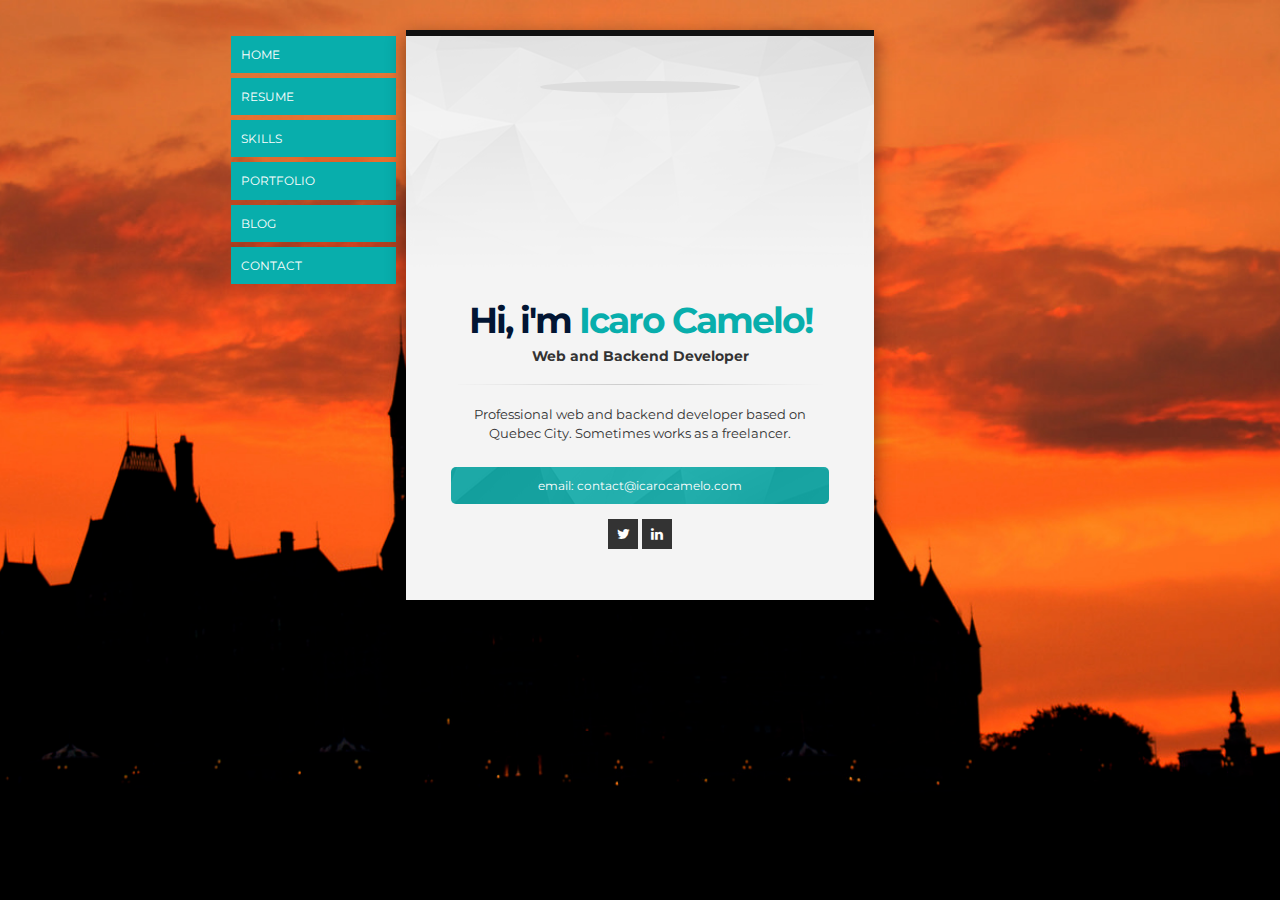
==== index.html @ 2f3f6aac "first commit" ====
<!DOCTYPE html>
<html lang="en">

<!-- Mirrored from dotrex.co/theme-preview/cards/ by HTTrack Website Copier/3.x [XR&CO'2014], Sat, 24 Oct 2015 19:42:42 GMT -->
<head>
<meta charset="utf-8">
<meta http-equiv="X-UA-Compatible" content="IE=edge">
<meta name="viewport" content="width=device-width, initial-scale=1">
<title>Icaro Camelo - Software Developer Consultant</title>

<!-- Favicons
================================================== -->
<link rel="shortcut icon" href="img/favicon.ico" type="image/x-icon">
<link rel="icon" href="img/favicon.ico" type="image/x-icon">
<!-- / Favicons
================================================== -->

<!-- >> CSS
============================================================================== -->
<link href="vendor/bootstrap/css/bootstrap.min.css" rel="stylesheet">
<!-- Google Web Fonts -->
<link href='https://fonts.googleapis.com/css?family=Montserrat:400,700' rel='stylesheet' type='text/css'>
<!-- Font Awesome -->
<link href="vendor/font-awesome/css/font-awesome.min.css" rel="stylesheet">
<!-- Nivo Lightbox -->
<link href="vendor/nivo-lightbox/nivo-lightbox.css" rel="stylesheet">
<link rel="stylesheet" href="vendor/nivo-lightbox/themes/default/default.css" type="text/css" />
  <!-- /Nivo Lightbox -->
  <!-- Perfect ScrollBar -->
<link href="vendor/perfect-scrollbar/css/perfect-scrollbar.min.css" rel="stylesheet">
<!-- owl carousel -->
<link href="vendor/owl.carousel/owl-carousel/owl.carousel.css" rel="stylesheet">
<link href="vendor/owl.carousel/owl-carousel/owl.theme.css" rel="stylesheet">
<!-- Main Styles -->
<link href="css/styles.css" rel="stylesheet">

<!-- >> /CSS
============================================================================== -->
</head>
<body>
<!-- Page Loader
========================================================= -->
<div class="loader-container" id="page-loader">
  <div class="loading-wrapper">
  	<div class="loader-animation" id="loader-animation">
  		<span class="loader"><span class="loader-inner"></span></span>
  	</div>
    <!-- Edit With Your Name -->
    <div class="loader-name" id="loader-name">
      Icaro <strong>Camelo</strong>
    </div>
    <!-- /Edit With Your Name -->
    <!-- Edit With Your Job -->
    <p class="loader-job" id="loader-job">Web and Backend Developer</p>
    <!-- /Edit With Your Job -->
  </div>
</div>
<!-- /End of Page loader
========================================================= -->

<!-- Main Content
================================================== -->
<section id="body" class="">

	<div class="container">

		<!-- MAIN MENU -->
		<div class="main-menu" id="main-menu">
			<ul class="main-menu-list">
				<li><a href="#page-resume" class="link-home">Home</a></li>
				<li><a href="#page-resume" class="link-page">Resume</a></li>
				<li><a href="#page-skills" class="link-page">Skills</a></li>
				<!-- <li><a href="#page-portfolio" class="link-page">Portfolio</a></li> -->
        <li><a href="https://ca.linkedin.com/pub/icaro-camelo/1b/672/1a" class="link-page">Portfolio</a></li>
				<li><a href="#page-blog" class="link-page">Blog</a></li>
				<li><a href="#page-contact" class="link-page">Contact</a></li>
			</ul>
		</div>
		<!-- /MAIN MENU -->

		<!-- SECTION: vCard Body  -->
		<div class="section-vcardbody section-home" id="section-home">
			<!-- Profile pic-->
			<div class="vcard-profile-pic">
				<img src="https://pbs.twimg.com/profile_images/563166528275619840/PGgQsEMn_400x400.jpeg" id="profile2"  alt=""/>
				<img src="https://pbs.twimg.com/profile_images/563166528275619840/PGgQsEMn_400x400.jpeg" id="profile1" class="profileActive" alt=""/>
			</div>
			<!-- /Profile pic -->
			<!-- Description -->
			<div class="vcard-profile-description">
				<!-- Profile title -->
				<h1 class="profile-title">Hi, i'm <span class="color1">Icaro Camelo!</span></h1>
				<h2 class="profile-subtitle">Web and Backend Developer</h2>
				<!-- /Profile Title -->
				<!-- Description Text -->
				<hr class="hr1">
				<div class="vcard-profile-description-text">
					<p>Professional web and backend developer based on Quebec City. Sometimes works as a freelancer.</p>
				</div>
				<!--/ Description Text -->
				<!-- Description feature -->
				<div class="vcard-profile-description-feature">
					<!-- item -->
					<div class="vcard-profile-description-ft-item">
						<p>email:  contact@icarocamelo.com</p>
					</div>
					<!-- item -->
				</div>
				<!-- /Description feature -->
			</div>
			<!-- /Description -->
			<!-- Footer -->
			<div class="vcard-footer">
				<!-- Social Icons -->
				<div class="footer-social-icons">
					<a href="https://twitter.com/icarocamelo"><i class="fa fa-twitter"></i></a>
					<a href="https://ca.linkedin.com/pub/icaro-camelo/1b/672/1a"><i class="fa fa-linkedin"></i></a>
				</div>
				<!-- /Social Icons -->
			</div>
		</div>
		<!-- /SECTION: vCard Body  -->

		<!-- PAGE: RESUME -->
		<div class="section-vcardbody section-page" id="page-resume">

			<!-- SECTION: Education -->
			<div class="section-education">
				<!-- Section title -->
	            <h2 class="section-title">Resume</h2>
	            <!-- /Section title -->

	            <!-- Buttons -->
	            <div class="resume-buttons header-page-buttons">
	            	<!-- Download CV button -->
					<a href="#" class="btn btn-default btn-default2"><i class="fa fa-download"></i>&nbsp; Download my resume</a>
	            	<!-- /Download CV button -->
	            	<!-- Get in Touch button -->
					<a href="#page-contact" class="btn btn-default btn-default2 link-page"><i class="fa fa-download"></i>&nbsp;  Get in Touch</a>
	            	<!-- /Get in Touch button -->
	            </div>
	            <!-- /Buttons -->

				<h2 class="section-title2"><i class="fa fa-university"></i>&nbsp; Education</h2>

	            <!-- Resume Item -->
				<div class="resume-item">
					<!-- Graduation title -->
                  	<h3 class="section-item-title-1">Graphic Design</h3>
                  	<!-- /Graduation title -->
                  	<!-- Graduation time -->
                  	<h4 class="graduation-time">St. Patrick University (2 Years Course) - <span class="graduation-date">Graduation May 2013</span></h4>
                  	<!-- /Graduation time -->
                  	<!-- content -->
                  	<div class="graduation-description">
                  	  <p>Lorem Ipsum is simply dummy text of the printing and typesetting industry. Lorem Ipsum has been the industry's standard dummy text ever since the 1500s, when an unknown printer took a galley of type and scrambled it to make a type specimen book.</p>
                  	</div>
                  	<!-- /Content -->
				</div>
	            <!-- /Resume Item -->

	             <!-- Resume Item -->
				<div class="resume-item">
					<!-- Graduation title -->
                  	<h3 class="section-item-title-1">Master of Web Design</h3>
                  	<!-- /Graduation title -->
                  	<!-- Graduation time -->
                  	<h4 class="graduation-time">St. Patrick University (2 Years Course) - Graduation May 2013</h4>
                  	<!-- /Graduation time -->
                  	<!-- content -->
                  	<div class="graduation-description">
                  	  <p>Lorem Ipsum is simply dummy text of the printing and typesetting industry. Lorem Ipsum has been the industry's standard dummy text ever since the 1500s, when an unknown printer took a galley of type and scrambled it to make a type specimen book.</p>
                  	</div>
                  	<!-- /Content -->
				</div>
	            <!-- /Resume Item -->
			</div>
			<!--/ SECTION: Education -->

			<!-- SECTION: WORK EXPERIENCE -->
			<div class="section-education">

	            <h2 class="section-title2"><i class="fa fa-flag"></i>&nbsp; Work Experience</h2>

	            <!-- Resume Item -->
				<div class="resume-item">
					<!-- Work Place -->
                  	<h3 class="section-item-title-1">DotRex Co.</h3>
                  	<!-- /Work Place -->
                  	<!-- Job Time -->
                  	<h4 class="job">Lead Designer - <span class="job-date">June 2012 - Current</span></h4>
                  	<!-- /Job Time-->
                  	<!-- content -->
                  	<div class="graduation-description">
                  	  <p>Lorem Ipsum is simply dummy text of the printing and typesetting industry. Lorem Ipsum has been the industry's standard dummy text ever since the 1500s, when an unknown printer took a galley of type and scrambled it to make a type specimen book.</p>
                  	</div>
                  	<!-- /Content -->
				</div>
	            <!-- /Resume Item -->

	             <!-- Resume Item -->
				<div class="resume-item">
					<!-- Work Place -->
                  	<h3 class="section-item-title-1">Oasis Ltda.</h3>
                  	<!-- /Work Place -->
                  	<!-- Job Time -->
                  	<h4 class="job">Front-end Developer - <span class="job-date">Jan 2010 - Apr 2012</span></h4>
                  	<!-- /Job Time-->
                  	<!-- content -->
                  	<div class="graduation-description">
                  	  <p>Lorem Ipsum is simply dummy text of the printing and typesetting industry. Lorem Ipsum has been the industry's standard dummy text ever since the 1500s, when an unknown printer took a galley of type and scrambled it to make a type specimen book.</p>
                  	</div>
                  	<!-- /Content -->
				</div>
	            <!-- /Resume Item -->

	            <!-- Resume Item -->
				<div class="resume-item">
					<!-- Work Place -->
                  	<h3 class="section-item-title-1">Dupstudio</h3>
                  	<!-- /Work Place -->
                  	<!-- Job Time -->
                  	<h4 class="job">Designer - <span class="job-date">Jan 2010 - Apr 2012</span></h4>
                  	<!-- /Job Time-->
                  	<!-- content -->
                  	<div class="graduation-description">
                  	  <p>Lorem Ipsum is simply dummy text of the printing and typesetting industry. Lorem Ipsum has been the industry's standard dummy text ever since the 1500s, when an unknown printer took a galley of type and scrambled it to make a type specimen book.</p>
                  	</div>
                  	<!-- /Content -->
				</div>
	            <!-- /Resume Item -->

	            <!-- Resume Item -->
				<div class="resume-item">
					<!-- Work Place -->
                  	<h3 class="section-item-title-1">Black Tie Corp.</h3>
                  	<!-- /Work Place -->
                  	<!-- Job Time -->
                  	<h4 class="job">Web Designer - <span class="job-date">Jan 2010 - Apr 2012</span></h4>
                  	<!-- /Job Time-->
                  	<!-- content -->
                  	<div class="graduation-description">
                  	  <p>Lorem Ipsum is simply dummy text of the printing and typesetting industry. Lorem Ipsum has been the industry's standard dummy text ever since the 1500s, when an unknown printer took a galley of type and scrambled it to make a type specimen book.</p>
                  	</div>
                  	<!-- /Content -->
				</div>
	            <!-- /Resume Item -->
			</div>
			<!--/ SECTION: WORK EXPERIENCE -->

			<h2 class="section-title2"><i class="fa fa-commenting"></i>&nbsp; Testimonials</h2>

			<!-- Testimonials -->
			<div class="testimonials">
				<!-- Testimonial Slides -->
				<div class="testimonial-slides" id="testimonial-carousel">
					<!-- item -->
					<div class="testimonial-item">
						<!-- Testimonial Content -->
						<div class="testimonial-content">
							<p>"Lorem ipsum dolor sit amet, consectetur adipiscing elit. Donec consequat malesuada aliquet. Morbi vulputate nisl eget adipiscing consequat. Cras arcu tortor, ornare vel libero et, sagittis adipiscing leo. Aenean eget."</p>
						</div>
						<!-- /Testimonial Content -->
						<!-- Testimonial Author -->
						<div class="testimonial-credits">
							<!-- picture -->
							<div class="testimonial-picture">
								<img src="img/team2.jpg" alt=""/>
							</div>
							<!-- /picture -->
							<p class="testimonial-author">Melissa Alvarez</p>
							<p class="testimonial-firm">Trexus Co.</p>
						</div>
						<!-- /Testimonial Author -->
					</div>
					<!-- /item -->
					<!-- item -->
					<div class="testimonial-item">
						<!-- Testimonial Content -->
						<div class="testimonial-content">
							<p>"Lorem ipsum dolor sit amet, consectetur adipiscing elit. Donec consequat malesuada aliquet. Morbi vulputate nisl eget adipiscing consequat. Cras arcu tortor, ornare vel libero et, sagittis adipiscing leo. Aenean eget."</p>
						</div>
						<!-- /Testimonial Content -->
						<!-- Testimonial Author -->
						<div class="testimonial-credits">
							<!-- picture -->
							<div class="testimonial-picture">
								<img src="img/team1.jpg" alt=""/>
							</div>
							<!-- /picture -->
							<p class="testimonial-author">Icaro Camelo</p>
							<p class="testimonial-firm">Agilis IT</p>
						</div>
						<!-- /Testimonial Author -->
					</div>
					<!-- /item -->
					<!-- item -->
					<div class="testimonial-item">
						<!-- Testimonial Content -->
						<div class="testimonial-content">
							<p>"Lorem ipsum dolor sit amet, consectetur adipiscing elit. Donec consequat malesuada aliquet. Morbi vulputate nisl eget adipiscing consequat. Cras arcu tortor, ornare vel libero et, sagittis adipiscing leo. Aenean eget."</p>
						</div>
						<!-- /Testimonial Content -->
						<!-- Testimonial Author -->
						<div class="testimonial-credits">
							<!-- picture -->
							<div class="testimonial-picture">
								<img src="img/team3.jpg" alt=""/>
							</div>
							<!-- /picture -->
							<p class="testimonial-author">Jhonathan Smith</p>
							<p class="testimonial-firm">RedWings Co.</p>
						</div>
						<!-- /Testimonial Author -->
					</div>
					<!-- /item -->
				</div>
				<!-- Testimonial Slides -->
			</div>
			<!-- /testimonials -->

			<div class="page-footer">
				<!-- Buttons -->
	            <div class="resume-buttons">
	            	<!-- Download CV button -->
					<a href="#" class="btn btn-default btn-default2"><i class="fa fa-download"></i>&nbsp; Download my resume</a>
	            	<!-- /Download CV button -->
	            	<!-- Get in Touch button -->
					<a href="#page-contact" class="btn btn-default btn-default2 link-page"><i class="fa fa-download"></i>&nbsp;  Get in Touch</a>
	            	<!-- /Get in Touch button -->
	            </div>
	            <!-- /Buttons -->
	            <!-- Quote -->
	            <p class="footer-quote">"The best way to predict the future is to create it" <br/><i>Peter Drucker</i></p>
	            <!-- /Quote -->
			</div>

		</div>
		<!-- /PAGE: RESUME  -->

		<!-- SECTION: SKILLS-->
		<div class="section-vcardbody section-page" id="page-skills">
			<div class="section-skills">

				<!-- Section title -->
	            <h2 class="section-title">SKILLS</h2>
	            <!-- /Section title -->


	            <!-- Subtitle -->
	          	<h3 class="section-item-title-2"><i class="fa fa-users"></i>&nbsp;&nbsp; Professional Skills</h3>
	          	<!-- /Subtitle -->

				<!-- Skils List -->
				<ul class="skills-list">
                    <!-- item-list -->
                    <li>
                      <div class="progress">
                        <div class="progress-bar" role="progressbar" data-percent="70%" style="width: 70%;">
                            <span class="sr-only">70% Complete</span>
                        </div>
                        <span class="progress-type">Comunication</span>
                        <span class="progress-completed">70%</span>
                      </div>
                    </li>
                    <!-- /item list -->
                    <!-- item-list -->
                    <li>
                      <div class="progress">
                        <div class="progress-bar progress-bar-2" role="progressbar" data-percent="85%" style="width: 85%;">
                            <span class="sr-only">85% Complete</span>
                        </div>
                        <span class="progress-type">Leadership</span>
                        <span class="progress-completed">85%</span>
                      </div>
                    </li>
                    <!-- /item list -->
                    <!-- item-list -->
                    <li>
                      <div class="progress" title="Doing my best!">
                        <div class="progress-bar progress-bar-3" role="progressbar" data-percent="85%" style="width: 85%;">
                            <span class="sr-only">85% Complete</span>
                        </div>
                        <span class="progress-type">Confidence</span>
                        <span class="progress-completed">85%</span>
                      </div>
                    </li>
                    <!-- /item list -->
                </ul>
				<!-- /Skils List -->

				 <!-- Subtitle -->
	          	<h3 class="section-item-title-2"><i class="fa fa-laptop"></i>&nbsp;&nbsp; Software Skills</h3>
	          	<!-- /Subtitle -->

				<!-- Skils List -->
				<ul class="skills-list">
                    <!-- item-list -->
                    <li>
                      <div class="progress">
                        <div class="progress-bar" data-percent="85%" role="progressbar" style="width: 85%;">
                            <span class="sr-only">85% Complete</span>
                        </div>
                        <span class="progress-type">Adobe Photoshop</span>
                        <span class="progress-completed">85%</span>
                      </div>
                    </li>
                    <!-- /item list -->
                    <!-- item-list -->
                    <li>
                      <div class="progress">
                        <div class="progress-bar progress-bar-2" data-percent="85%" role="progressbar" style="width: 85%;">
                            <span class="sr-only">85% Complete</span>
                        </div>
                        <span class="progress-type">Adobe Illustrator</span>
                        <span class="progress-completed">85%</span>
                      </div>
                    </li>
                    <!-- /item list -->
                    <!-- item-list -->
                    <li>
                      <div class="progress">
                        <div class="progress-bar progress-bar-3" data-percent="40%" role="progressbar" style="width: 40%;">
                            <span class="sr-only">40% Complete</span>
                        </div>
                        <span class="progress-type">Adobe Fireworks</span>
                        <span class="progress-completed">40%</span>
                      </div>
                    </li>
                    <!-- /item list -->
                  </ul>
				<!-- /Skils List -->

				 <!-- Subtitle -->
	          	<h3 class="section-item-title-2"><i class="fa fa-code"></i>&nbsp;&nbsp; Code Skills</h3>
	          	<!-- /Subtitle -->

				<!-- Skils List -->
				<ul class="skills-list">
                    <!-- item-list -->
                    <li>
                      <div class="progress">
                        <div class="progress-bar" data-percent="80%" role="progressbar" style="width: 80%;">
                            <span class="sr-only">80% Complete</span>
                        </div>
                        <span class="progress-type">HTML5 / CSS3</span>
                        <span class="progress-completed">80%</span>
                      </div>
                    </li>
                    <!-- /item list -->
                    <!-- item-list -->
                    <li>
                      <div class="progress">
                        <div class="progress-bar progress-bar-2" data-percent="60%" role="progressbar" style="width: 60%;">
                            <span class="sr-only">60% Complete</span>
                        </div>
                        <span class="progress-type">Javascript</span>
                        <span class="progress-completed">60%</span>
                      </div>
                    </li>
                    <!-- /item list -->
                    <!-- item-list -->
                    <li>
                      <div class="progress">
                        <div class="progress-bar progress-bar-3" data-percent="40%" role="progressbar" style="width: 40%;">
                            <span class="sr-only">40% Complete</span>
                        </div>
                        <span class="progress-type">PHP</span>
                        <span class="progress-completed">40%</span>
                      </div>
                    </li>
                    <!-- /item list -->
                  </ul>
				<!-- /Skils List -->

			</div>
		</div>
		<!-- /SECTION: SKILLS  -->

		<!-- SECTION: PORTFOLIO-->
		<div class="section-vcardbody section-page" id="page-portfolio">
			<div class="section-portfolio">

				<!-- Section title -->
	            <h2 class="section-title">Portfolio</h2>
	            <!-- /Section title -->

	            <!-- Projects list -->
				<div class="projects-list">

					<!-- item -->
					<div class="project-item">
						<!-- ==> Put your thumbnail as a background -->
						<a href="img/portfolio/p1.jpg" class="project-thumbnail nivobox" data-lightbox-gallery="portfolio" style="background-image: url('img/portfolio/thumb-p1.jpg');">
							<!-- project-description -->
							<div class="project-description-wrapper">
								<div class="project-description">
									<!-- project name -->
									<h2 class="project-title">Project Title</h2>
									<!-- /project name -->
									<span class="see-more">Project Tags</span>
								</div>
							</div>
							<!-- /project-description -->
						</a>
					</div>
					<!-- /item -->

					<!-- item -->
					<div class="project-item">
						<!-- ==> Put your thumbnail as a background -->
						<a href="img/portfolio/p2.jpg" class="project-thumbnail nivobox" data-lightbox-gallery="portfolio" style="background-image: url('img/portfolio/thumb-p2.jpg');">
							<!-- project-description -->
							<div class="project-description-wrapper">
								<div class="project-description">
									<!-- project name -->
									<h2 class="project-title">Project Title</h2>
									<!-- /project name -->
									<span class="see-more">Project Tags</span>
								</div>
							</div>
							<!-- /project-description -->
						</a>
					</div>
					<!-- /item -->

					<!-- item -->
					<div class="project-item">
						<!-- ==> Put your thumbnail as a background -->
						<a href="img/portfolio/p3.jpg" class="project-thumbnail nivobox" data-lightbox-gallery="portfolio" style="background-image: url('img/portfolio/thumb-p3.jpg');">
							<!-- project-description -->
							<div class="project-description-wrapper">
								<div class="project-description">
									<!-- project name -->
									<h2 class="project-title">Project Title</h2>
									<!-- /project name -->
									<span class="see-more">Project Tags</span>
								</div>
							</div>
							<!-- /project-description -->
						</a>
					</div>
					<!-- /item -->

					<!-- item -->
					<div class="project-item">
						<!-- ==> Put your thumbnail as a background -->
						<a href="img/portfolio/p4.jpg" class="project-thumbnail nivobox" data-lightbox-gallery="portfolio" style="background-image: url('img/portfolio/thumb-p4.jpg');">
							<!-- project-description -->
							<div class="project-description-wrapper">
								<div class="project-description">
									<!-- project name -->
									<h2 class="project-title">Project Title</h2>
									<!-- /project name -->
									<span class="see-more">Project Tags</span>
								</div>
							</div>
							<!-- /project-description -->
						</a>
					</div>
					<!-- /item -->

					<!-- item -->
					<div class="project-item">
						<!-- ==> Put your thumbnail as a background -->
						<a href="img/portfolio/p5.jpg" class="project-thumbnail nivobox" data-lightbox-gallery="portfolio" style="background-image: url('img/portfolio/thumb-p5.jpg');">
							<!-- project-description -->
							<div class="project-description-wrapper">
								<div class="project-description">
									<!-- project name -->
									<h2 class="project-title">Project Title</h2>
									<!-- /project name -->
									<span class="see-more">Project Tags</span>
								</div>
							</div>
							<!-- /project-description -->
						</a>
					</div>
					<!-- /item -->

					<!-- item -->
					<div class="project-item">
						<!-- ==> Put your thumbnail as a background -->
						<a href="img/portfolio/p6.jpg" class="project-thumbnail nivobox" data-lightbox-gallery="portfolio" style="background-image: url('img/portfolio/thumb-p6.jpg');">
							<!-- project-description -->
							<div class="project-description-wrapper">
								<div class="project-description">
									<!-- project name -->
									<h2 class="project-title">Project Title</h2>
									<!-- /project name -->
									<span class="see-more">Project Tags</span>
								</div>
							</div>
							<!-- /project-description -->
						</a>
					</div>
					<!-- /item -->

					<!-- item -->
					<div class="project-item">
						<!-- ==> Put your thumbnail as a background -->
						<a href="img/portfolio/p7.jpg" class="project-thumbnail nivobox" data-lightbox-gallery="portfolio" style="background-image: url('img/portfolio/thumb-p7.jpg');">
							<!-- project-description -->
							<div class="project-description-wrapper">
								<div class="project-description">
									<!-- project name -->
									<h2 class="project-title">Project Title</h2>
									<!-- /project name -->
									<span class="see-more">Project Tags</span>
								</div>
							</div>
							<!-- /project-description -->
						</a>
					</div>
					<!-- /item -->

					<!-- item -->
					<div class="project-item">
						<!-- ==> Put your thumbnail as a background -->
						<a href="img/portfolio/p8.jpg" class="project-thumbnail nivobox" data-lightbox-gallery="portfolio" style="background-image: url('img/portfolio/thumb-p8.jpg');">
							<!-- project-description -->
							<div class="project-description-wrapper">
								<div class="project-description">
									<!-- project name -->
									<h2 class="project-title">Project Title</h2>
									<!-- /project name -->
									<span class="see-more">Project Tags</span>
								</div>
							</div>
							<!-- /project-description -->
						</a>
					</div>
					<!-- /item -->

					<!-- item -->
					<div class="project-item">
						<!-- ==> Put your thumbnail as a background -->
						<a href="img/portfolio/p9.jpg" class="project-thumbnail nivobox" data-lightbox-gallery="portfolio" style="background-image: url('img/portfolio/thumb-p9.jpg');">
							<!-- project-description -->
							<div class="project-description-wrapper">
								<div class="project-description">
									<!-- project name -->
									<h2 class="project-title">Project Title</h2>
									<!-- /project name -->
									<span class="see-more">Project Tags</span>
								</div>
							</div>
							<!-- /project-description -->
						</a>
					</div>
					<!-- /item -->


				</div>
				<!-- /projects list -->

			</div>
		</div>
		<!-- /SECTION: PORTFOLIO  -->

		<!-- SECTION: BLOG-->
		<div class="section-vcardbody section-page" id="page-blog">
			<div class="section-blog">

				<!-- Section title -->
	            <h2 class="section-title">Blog</h2>
	            <!-- /Section title -->

				<!-- BLOG POSTS -->
				<div class="blog-posts">
					<!-- blog-item -->
					<div class="blog-item">
						<div class="blog-item-wrapper">
							<!-- blog item thumbnail -->
							<div class="blog-item-thumb">
								<a href="single.html" class="loadPost"><img src="img/blog1.jpg" alt=""></a>
							</div>
							<!-- /blog item thumbnail -->
							<!-- Blog item - infos -->
							<div class="blog-item-infos">
								<!-- blog-item-title -->
								<div class="blog-item-title-wrapper">
									<h2 class="blog-item-title title-border"><a href="single.html" class="loadPost">How to succeed in meetings</a></h2>
								</div>
								<!-- /blog-item-title -->
								<!-- blog item - description -->
								<div class="blog-item-description">
									<p><a href="single.html" class="loadPost">Lorem ipsum dolor sit amet, consectetur adipiscing elit. Vivamus sodales varius sagittis. Proin a arcu vitae turpis congue facilisis. Quisque a lectus pretium, sagittis augue in, fringilla risus....</a></p>
								</div>
								<!-- /blog-item-description -->
								<!-- blog item - link -->
								<div class="blog-item-link">
									<a href="single.html" class="btn btn-default loadPost">See More</a>
								</div>
								<!-- /blog item - link -->
							</div>
							<!-- /blog item - infos -->
						</div>
					</div>
					<!-- /blog-item -->

					<!-- blog-item -->
					<div class="blog-item">
						<div class="blog-item-wrapper">
							<!-- blog item thumbnail -->
							<div class="blog-item-thumb">
								<a href="single.html" class="loadPost"><img src="img/blog2.jpg" alt=""></a>
							</div>
							<!-- /blog item thumbnail -->
							<!-- Blog item - infos -->
							<div class="blog-item-infos">
								<!-- blog-item-title -->
								<div class="blog-item-title-wrapper">
									<h2 class="blog-item-title title-border"><a href="single.html" class="loadPost">10 tips to improve your laptop</a></h2>
								</div>
								<!-- /blog-item-title -->
								<!-- blog item - description -->
								<div class="blog-item-description">
									<p><a href="single.html" class="loadPost">Lorem ipsum dolor sit amet, consectetur adipiscing elit. Vivamus sodales varius sagittis. Proin a arcu vitae turpis congue facilisis. Quisque a lectus pretium, sagittis augue in, fringilla risus....</a></p>
								</div>
								<!-- /blog-item-description -->
								<!-- blog item - link -->
								<div class="blog-item-link">
									<a href="single.html" class="btn btn-default loadPost">See More</a>
								</div>
								<!-- /blog item - link -->
							</div>
							<!-- /blog item - infos -->
						</div>
					</div>
					<!-- /blog-item -->

					<!-- blog-item -->
					<div class="blog-item">
						<div class="blog-item-wrapper">
							<!-- blog item thumbnail -->
							<div class="blog-item-thumb">
								<a href="single.html" class="loadPost"><img src="img/blog3.jpg" alt=""></a>
							</div>
							<!-- /blog item thumbnail -->
							<!-- Blog item - infos -->
							<div class="blog-item-infos">
								<!-- blog-item-title -->
								<div class="blog-item-title-wrapper">
									<h2 class="blog-item-title title-border"><a href="single.html" class="loadPost">News of the week</a></h2>
								</div>
								<!-- /blog-item-title -->
								<!-- blog item - description -->
								<div class="blog-item-description">
									<p><a href="single.html" class="loadPost">Lorem ipsum dolor sit amet, consectetur adipiscing elit. Vivamus sodales varius sagittis. Proin a arcu vitae turpis congue facilisis. Quisque a lectus pretium, sagittis augue in, fringilla risus....</a></p>
								</div>
								<!-- /blog-item-description -->
								<!-- blog item - link -->
								<div class="blog-item-link">
									<a href="single.html" class="btn btn-default loadPost">See More</a>
								</div>
								<!-- /blog item - link -->
							</div>
							<!-- /blog item - infos -->
						</div>
					</div>
					<!-- /blog-item -->

					<!-- blog-item -->
					<div class="blog-item">
						<div class="blog-item-wrapper">
							<!-- blog item thumbnail -->
							<div class="blog-item-thumb">
								<a href="single.html" class="loadPost"><img src="img/blog4.jpg" alt=""></a>
							</div>
							<!-- /blog item thumbnail -->
							<!-- Blog item - infos -->
							<div class="blog-item-infos">
								<!-- blog-item-title -->
								<div class="blog-item-title-wrapper">
									<h2 class="blog-item-title title-border"><a href="single.html" class="loadPost">How to be a leader</a></h2>
								</div>
								<!-- /blog-item-title -->
								<!-- blog item - description -->
								<div class="blog-item-description">
									<p><a href="single.html" class="loadPost">Lorem ipsum dolor sit amet, consectetur adipiscing elit. Vivamus sodales varius sagittis. Proin a arcu vitae turpis congue facilisis. Quisque a lectus pretium, sagittis augue in, fringilla risus....</a></p>
								</div>
								<!-- /blog-item-description -->
								<!-- blog item - link -->
								<div class="blog-item-link">
									<a href="single.html" class="btn btn-default loadPost">See More</a>
								</div>
								<!-- /blog item - link -->
							</div>
							<!-- /blog item - infos -->
						</div>
					</div>
					<!-- /blog-item -->

					<!-- blog-item -->
					<div class="blog-item">
						<div class="blog-item-wrapper">
							<!-- blog item thumbnail -->
							<div class="blog-item-thumb">
								<a href="single.html" class="loadPost"><img src="img/blog5.jpg" alt=""></a>
							</div>
							<!-- /blog item thumbnail -->
							<!-- Blog item - infos -->
							<div class="blog-item-infos">
								<!-- blog-item-title -->
								<div class="blog-item-title-wrapper">
									<h2 class="blog-item-title title-border"><a href="single.html" class="loadPost">Tips to talk in public</a></h2>
								</div>
								<!-- /blog-item-title -->
								<!-- blog item - description -->
								<div class="blog-item-description">
									<p><a href="single.html" class="loadPost">Designed by Norway-based practice Snhetta, in collaboration with local firm EHDD, the 10-story concrete structure will compliment SFMOMA’s original...</a></p>
								</div>
								<!-- /blog-item-description -->
								<!-- blog item - link -->
								<div class="blog-item-link">
									<a href="single.html" class="btn btn-default loadPost">See More</a>
								</div>
								<!-- /blog item - link -->
							</div>
							<!-- /blog item - infos -->
						</div>
					</div>
					<!-- /blog-item -->
				</div>
				 <!-- /BLOG POSTS -->
				<!-- Pagination -->
				<div class="section-pagination">
					<div class="row">
						<div class="col-xs-12">
							<span class="pagination-numbers">
								<a href="#">1</a>
								<a href="#">2</a>
								<a href="#">3</a>
								<a href="#">4</a>
								<a href="#">5</a>
								<a href="#">6</a>
							</span>
						</div>
					</div>
				</div>
				<!-- /Pagination -->
			</div>
		</div>
		<!-- /SECTION: BLOG  -->

		<!-- SECTION: BLOG SINGLE-->
		<div class="section-vcardbody section-page section-page-single" id="page-blog-single">
			<div class="section-blog-single">
				<!-- Load the single.html content via AJAX -->
				<div id="postHere"></div>
				<!-- /Load the single.html content via AJAX -->
			</div>
		</div>
		<!-- /SECTION: BLOG SINGLE  -->

		<!-- SECTION: CONTACT-->
		<div class="section-vcardbody section-page" id="page-contact">
			<div class="section-contact">

				<!-- Section title -->
	            <h2 class="section-title">Contact</h2>
	            <!-- /Section title -->
<!--
	            <div class="map">
	            	<div class="map-overlay"></div>
	            	<iframe src="" height="250" style="border:0" allowfullscreen></iframe>
	            </div>
-->
	            <!-- Contact infos -->
                <div class="contact-infos">
                	<h4 class="contact-subtitle-1"><i class="fa fa-map"></i>&nbsp;   Address</h4>
                	<p>Quebec City - Canada</p>

                	<h4 class="contact-subtitle-1"><i class="fa fa-envelope"></i>&nbsp; Mail</h4>
                	<p>contact@icarocamelo.com</p>
                </div>
                <!-- /Contact infos -->

	            <!-- Contact form -->
	            <h4 class="contact-subtitle-1"><i class="fa fa-paper-plane-o"></i>&nbsp; Send Me a Message</h4>


			</div>
		</div>
		<!-- /SECTION: CONTACT  -->
	</div>

</section>
<!-- /Main Content
================================================== -->

<!-- Contact Form - Ajax Messages
========================================================= -->
<!-- Form Sucess -->
<div class="form-result modal-wrap" id="contactSuccess">
  <div class="modal-bg"></div>
  <div class="modal-content">
    <h4 class="modal-title"><i class="fa fa-check-circle"></i> Success!</h4>
    <p>Your message has been sent to us.</p>
  </div>
</div>
<!-- /Form Sucess -->
<!-- form-error -->
<div class="form-result modal-wrap" id="contactError">
  <div class="modal-bg"></div>
  <div class="modal-content">
    <h4 class="modal-title"><i class="fa fa-times"></i> Error</h4>
    <p>There was an error sending your message.</p>
  </div>
</div>
<!-- /form-error -->

<!-- Contact Form - Ajax Messages
========================================================= -->


<!-- >> JS
============================================================================== -->

<!-- jQuery (necessary for Bootstrap's JavaScript plugins) -->
<script src="vendor/jquery.min.js"></script>
<!-- Include all compiled plugins (below), or include individual files as needed -->
<script src="vendor/bootstrap/js/bootstrap.min.js"></script>
<script src="vendor/validate.js"></script>
<!-- Holder JS -->
<script src="vendor/holder.js"></script>
<!-- Modal box-->
<script src="vendor/nivo-lightbox/nivo-lightbox.min.js"></script>
<!-- /Modal Box -->
<!-- Perfect ScrolBar -->
<script src="vendor/perfect-scrollbar/js/min/perfect-scrollbar.jquery.min.js"></script>
<!-- /Perfect ScrolBar -->
<!-- Owl Caroulsel -->
<script src="vendor/owl.carousel/owl-carousel/owl.carousel.js"></script>
<!-- Google Maps -->
<script src="http://maps.google.com/maps/api/js?sensor=false"></script>
<!-- Cross-browser -->
<script src="vendor/cross-browser.js"></script>
<!-- Main Scripts -->
<script src="js/main.js"></script>

<script>
  (function(i,s,o,g,r,a,m){i['GoogleAnalyticsObject']=r;i[r]=i[r]||function(){
  (i[r].q=i[r].q||[]).push(arguments)},i[r].l=1*new Date();a=s.createElement(o),
  m=s.getElementsByTagName(o)[0];a.async=1;a.src=g;m.parentNode.insertBefore(a,m)
  })(window,document,'script','http://www.google-analytics.com/analytics.js','ga');

  ga('create', 'UA-68192027-1', 'auto');
  ga('send', 'pageview');

</script>

<!-- HTML5 Shim and Respond.js IE8 support of HTML5 elements and media queries -->
<!-- WARNING: Respond.js doesn't work if you view the page via file:// -->
<!--[if lt IE 9]>
  <script src="vendor/html5shiv.js"></script>
  <script src="vendor/respond.min.js"></script>
<![endif]-->
<!-- >> /JS
============================================================================= -->
</body>

<!-- Mirrored from dotrex.co/theme-preview/cards/ by HTTrack Website Copier/3.x [XR&CO'2014], Sat, 24 Oct 2015 19:47:55 GMT -->
</html>
---- vendor/nivo-lightbox/themes/default/default.css ----
/*
 * Nivo Lightbox Default Theme v1.0
 * http://dev7studios.com/nivo-lightbox
 *
 * Copyright 2013, Dev7studios
 * Free to use and abuse under the MIT license.
 * http://www.opensource.org/licenses/mit-license.php
 */
 
.nivo-lightbox-theme-default.nivo-lightbox-overlay { 
	background: #666;
	background: rgba(0,0,0,0.6); 
}
.nivo-lightbox-theme-default .nivo-lightbox-content.nivo-lightbox-loading { background: url(loading.gif) no-repeat 50% 50%; }

.nivo-lightbox-theme-default .nivo-lightbox-nav {
	top: 10%;
	width: 8%;
	height: 80%;
	text-indent: -9999px;
	background-repeat: no-repeat;
	background-position: 50% 50%;
	opacity: 0.5;
}
.nivo-lightbox-theme-default .nivo-lightbox-nav:hover { 
	opacity: 1; 
	background-color: rgba(0,0,0,0.5);
}
.nivo-lightbox-theme-default .nivo-lightbox-prev { 
	background-image: url(prev.png); 
	border-radius: 0 3px 3px 0;
}
.nivo-lightbox-theme-default .nivo-lightbox-next { 
	background-image: url(next.png); 
	border-radius: 3px 0 0 3px;
}

.nivo-lightbox-theme-default .nivo-lightbox-close {
	display: block;
	background: url(close.png) no-repeat 0px 0px;
	width: 16px;
	height: 16px;
	text-indent: -9999px;
	padding: 5px;
	opacity: 0.5;
}
.nivo-lightbox-theme-default .nivo-lightbox-close:hover { opacity: 1; }

.nivo-lightbox-theme-default .nivo-lightbox-title-wrap { bottom: -7%; }
.nivo-lightbox-theme-default .nivo-lightbox-title {
	font: 14px/20px 'Helvetica Neue', Helvetica, Arial, sans-serif;
	font-style: normal;
	font-weight: normal;
	background: #000;
	color: #fff;
	padding: 7px 15px;
	border-radius: 30px;
}

.nivo-lightbox-theme-default .nivo-lightbox-image img {
	background: #fff;
	-webkit-box-shadow: 0px 1px 1px rgba(0,0,0,0.4);
	   -moz-box-shadow: 0px 1px 1px rgba(0,0,0,0.4);
	        box-shadow: 0px 1px 1px rgba(0,0,0,0.4);
}
.nivo-lightbox-theme-default .nivo-lightbox-ajax,
.nivo-lightbox-theme-default .nivo-lightbox-inline {
	background: #fff;
	padding: 40px;
	-webkit-box-shadow: 0px 1px 1px rgba(0,0,0,0.4);
	   -moz-box-shadow: 0px 1px 1px rgba(0,0,0,0.4);
	        box-shadow: 0px 1px 1px rgba(0,0,0,0.4);
}

@media (-webkit-min-device-pixel-ratio: 1.3),
       (-o-min-device-pixel-ratio: 2.6/2),
       (min--moz-device-pixel-ratio: 1.3),
       (min-device-pixel-ratio: 1.3),
       (min-resolution: 1.3dppx) {

	.nivo-lightbox-theme-default .nivo-lightbox-content.nivo-lightbox-loading { 
		background-image: url(loading%402x.gif); 
		background-size: 32px 32px;
	}
	.nivo-lightbox-theme-default .nivo-lightbox-prev { 
		background-image: url(prev%402x.png); 
		background-size: 48px 48px;
	}
	.nivo-lightbox-theme-default .nivo-lightbox-next { 
		background-image: url(next%402x.png); 
		background-size: 48px 48px;
	}
	.nivo-lightbox-theme-default .nivo-lightbox-close { 
		background-image: url(close%402x.png); 
		background-size: 16px 16px;
	}
	
}
---- css/styles.css ----
/*------------------------------------------------------------------
[Main Theme Styles]

Project:  Cards - Personal vCard, Resume/CV & Portfolio
Author: Diego Pereira @ DotRex
Version:  1.0
Last change:  25/09/15 
Primary use:  Vcard / Personal / CV / Resume / Portfolio
-------------------------------------------------------------------*/
/*------------------------------------------------------------------
[Table of contents]

1. Mixins / Variables
2. General
3. Buttons
4. Page Loader
5. Footer
6. vCard Body
7. Main Menu
8. Home
9. Content
10. Section: Resume
11. Owl Carousel
12. Section: Skills
13. Section: Portfolio
14. Section: Blog
15. Section: Blog - Single
16. Maps
17. Section: Blog - Contact
18. Crossbrowser Fallbacks
-------------------------------------------------------------------*/
/* ==========================================================
! 01. MIXINS / VARIABLES
==============	=========================================== */
.color1 {
  color: #08aeac;
}
.color2 {
  color: #021533;
}
.color3 {
  color: #d9212a;
}
.font1 {
  font-family: 'Montserrat', sans-serif;
}
.bold {
  font-weight: bold;
}
.bg-cover {
  -webkit-background-size: cover;
  -moz-background-size: cover;
  -o-background-size: cover;
  background-size: cover;
}
.box-shadow {
  -webkit-box-shadow: 0px 2px 6px 0px rgba(50, 50, 50, 0.3);
  -moz-box-shadow: 0px 2px 6px 0px rgba(50, 50, 50, 0.3);
  box-shadow: 0px 2px 6px 0px rgba(50, 50, 50, 0.3);
}
.responsive-image {
  width: 100%;
}
.section {
  padding-top: 20px;
  padding-bottom: 20px;
}
/* ==========================================================
! 02. GENERAL 
========================================================== */
body {
  font-family: 'Montserrat', sans-serif;
  -webkit-font-smoothing: subpixel-antialiased;
  background: url('../img/bg1.jpg') no-repeat center center fixed;
  -webkit-background-size: cover;
  -moz-background-size: cover;
  -o-background-size: cover;
  background-size: cover;
}
/* ==========================================================
! 03. Buttons
========================================================== */
a:focus {
  outline: none;
}
.btn {
  font-weight: bold;
  color: #ffffff;
  background: #08aeac;
  border-radius: 0;
  font-size: 12px;
  padding: 10px 20px;
  -webkit-transition: all 0.3s ease-in-out;
  -moz-transition: all 0.3s ease-in-out;
  transition: all 0.3s ease-in-out;
  margin-bottom: 2px;
}
.btn:hover {
  background: #000000;
  color: #ffffff;
}
.btn-default {
  display: inline-block;
  padding: 20px;
  padding-top: 10px;
  padding-bottom: 10px;
  background: #008c8a !important;
  color: #ffffff;
  font-weight: bold;
  text-transform: uppercase;
  border-radius: 0;
  -moz-border-radius: 0;
  -webkit-border-radius: 0;
  -webkit-transition: all 0.3s ease-in-out;
  -moz-transition: all 0.3s ease-in-out;
  transition: all 0.3s ease-in-out;
  border: 0px solid transparent!important;
  position: relative;
  overflow: hidden;
  z-index: 1;
}
.btn-default:before {
  content: '';
  display: block;
  position: absolute;
  top: 0;
  left: 0;
  height: 100%;
  width: 0;
  -webkit-transition: all 0.3s ease-in-out;
  -moz-transition: all 0.3s ease-in-out;
  transition: all 0.3s ease-in-out;
  background: #021533;
  z-index: -1;
}
.btn-default:hover {
  color: #ffffff;
  border: 0px solid transparent!important;
}
.btn-default:hover:before {
  width: 100%;
}
.btn-default3 {
  background: #d9212a;
  color: #ffffff;
  border: 0;
  text-transform: uppercase;
}
.btn-default3:hover {
  background: #009d9b;
  color: #ffffff;
  -webkit-transition: all 0.3s ease-in-out;
  -moz-transition: all 0.3s ease-in-out;
  transition: all 0.3s ease-in-out;
}
.btn-default2 {
  font-size: 9px;
  background: #021533;
  font-weight: lighter;
}
.btn-nobg {
  background-color: transparent;
  border: 1px solid #021533;
  border-radius: 0;
  -moz-border-radius: 0;
  -webkit-border-radius: 0;
  -webkit-transition: all 0.3s ease-in-out;
  -moz-transition: all 0.3s ease-in-out;
  transition: all 0.3s ease-in-out;
  font-size: 18px;
  height: 46px;
  padding-top: 10px;
  padding-left: 20px;
  padding-right: 20px;
  color: #021533;
}
.btn-nobg:hover {
  background: #021533;
  color: #ffffff;
}
iframe {
  width: 100%;
}
.btn-fluid {
  width: 100%;
}
/* ==========================================================
! . 04. Page loader
========================================================== */
#page-loader {
  width: 100%;
  height: 100%;
  background: #008c8a;
  color: #08aeac;
  opacity: 0.99;
  position: fixed;
  top: 0;
  left: 0;
  z-index: 9999;
}
.loading-wrapper {
  width: 250px;
  position: fixed;
  top: 40%;
  left: 50%;
  margin-left: -125px;
}
.tp-loader {
  z-index: 10000;
  position: relative;
}
.tp-loader.spinner {
  width: 30px;
  height: 30px;
  margin: 0 auto;
  margin-bottom: 10px;
  background-color: #fff;
  box-shadow: 0px 0px 20px 0px rgba(0, 0, 0, 0.15);
  -webkit-box-shadow: 0px 0px 20px 0px rgba(0, 0, 0, 0.15);
  -webkit-animation: tp-rotateplane 1.2s infinite ease-in-out;
  animation: tp-rotateplane 1.2s infinite ease-in-out;
  border-radius: 3px;
  -moz-border-radius: 3px;
  -webkit-border-radius: 3px;
}
.loader-name {
  color: #fafafa;
  opacity: 0.9;
  text-align: center;
  font-size: 32px;
  letter-spacing: -2px;
  padding-left: 2px;
  padding-right: 2px;
  font-weight: 200;
  margin-top: 12px;
  -webkit-transition: all 0.4s ease-in-out;
  -moz-transition: all 0.4s ease-in-out;
  transition: all 0.4s ease-in-out;
}
.loader-job {
  margin-bottom: 40px;
  text-align: center;
  font-weight: 200;
  margin-top: 5px;
  color: #d8d8d8;
  font-size: 12px;
  -webkit-transition: all 0.4s ease-in-out;
  -moz-transition: all 0.4s ease-in-out;
  transition: all 0.4s ease-in-out;
}
.loader-left {
  -webkit-transform: translateX(-40px);
  -moz-transform: translateX(-40px);
  -o-transform: translateX(-40px);
  transform: translateX(-40px);
  opacity: 0;
}
.loader-right {
  -webkit-transform: translateX(40px);
  -moz-transform: translateX(40px);
  -o-transform: translateX(40px);
  transform: translateX(40px);
  opacity: 0;
}
.loader-up {
  -webkit-transform: translateY(-80px);
  -moz-transform: translateY(-80px);
  -o-transform: translateY(-80px);
  transform: translateY(-80px);
  opacity: 0!important;
}
.loader-down {
  -webkit-transform: translateY(80px);
  -moz-transform: translateY(80px);
  -o-transform: translateY(80px);
  transform: translateY(80px);
  opacity: 0;
}
.loader-hide {
  opacity: 0;
}
.loader {
  display: inline-block;
  text-align: center;
  margin: 0 auto;
  width: 30px;
  height: 30px;
  position: relative;
  border: 4px solid #Fff;
  top: 50%;
  animation: loader 2s infinite ease;
}
.loader-inner {
  vertical-align: top;
  display: inline-block;
  width: 100%;
  background-color: #fff;
  animation: loader-inner 2s infinite ease-in;
}
.loader-animation {
  text-align: center;
  -webkit-transition: all 0.4s ease-in-out;
  -moz-transition: all 0.4s ease-in-out;
  transition: all 0.4s ease-in-out;
}
@keyframes loader {
  0% {
    transform: rotate(0deg);
  }
  25% {
    transform: rotate(180deg);
  }
  50% {
    transform: rotate(180deg);
  }
  75% {
    transform: rotate(360deg);
  }
  100% {
    transform: rotate(360deg);
  }
}
@keyframes loader-inner {
  0% {
    height: 0%;
  }
  25% {
    height: 0%;
  }
  50% {
    height: 100%;
  }
  75% {
    height: 100%;
  }
  100% {
    height: 0%;
  }
}
/* ==========================================================
! 05. FOOTER
========================================================== */
.social-icons {
  font-size: 28px;
  text-align: right;
  display: none;
}
@media (min-width: 768px) {
  .social-icons {
    display: block;
  }
}
.social-icons a {
  color: #ffffff;
  -webkit-transition: all 0.3s ease-in-out;
  -moz-transition: all 0.3s ease-in-out;
  transition: all 0.3s ease-in-out;
  opacity: 1;
}
.social-icons a:hover {
  opacity: 0.7;
}
.footer-social-icons {
  text-align: center;
}
.footer-social-icons a {
  color: #ffffff;
  display: inline-block;
  width: 30px;
  height: 30px;
  text-align: center;
  background: #333333;
  -webkit-transition: all 0.3s ease-in-out;
  -moz-transition: all 0.3s ease-in-out;
  transition: all 0.3s ease-in-out;
  font-size: 14px;
  line-height: 30px;
  border-radius: 0px;
  -moz-border-radius: 0px;
  -webkit-border-radius: 0px;
}
.footer-social-icons a:hover {
  color: #ffffff;
  background: #08aeac;
}
/* ==========================================================
! 06. SECTION: vCard Body
========================================================== */
.container {
  position: relative;
  padding-bottom: 80px;
  -webkit-transition: all 0.3s ease-in-out;
  -moz-transition: all 0.3s ease-in-out;
  transition: all 0.3s ease-in-out;
}
@media (min-width:992px) {
  .container {
    min-height: 680px;
  }
}
.section-vcardbody {
  width: 99%;
  margin: 0 auto;
  overflow-y: scroll;
  background: url('../img/bg-card2.png') repeat-x right top #f4f4f4;
  margin-top: 20px;
  margin-bottom: 20px;
  padding: 20px;
  border-top: 6px solid #111;
  -webkit-transition: all 0.6s ease-in-out;
  -moz-transition: all 0.6s ease-in-out;
  transition: all 0.6s ease-in-out;
  border-radius: 0px;
  -moz-border-radius: 0px;
  -webkit-border-radius: 0px;
  -webkit-box-shadow: 0px 6px 18px 0px rgba(0, 0, 0, 0.46);
  -moz-box-shadow: 0px 6px 18px 0px rgba(0, 0, 0, 0.46);
  box-shadow: 0px 6px 18px 0px rgba(0, 0, 0, 0.46);
  border-bottom: 15px solid #f4f4f4;
}
@media (min-width:992px) {
  .section-vcardbody {
    position: absolute;
    margin-top: 30px;
    left: 30%;
    height: 570px;
    width: 40%;
    padding: 45px;
    padding-bottom: 20px;
  }
}
@media (min-width: 1400px) {
  .section-vcardbody {
    margin-top: 180px;
  }
}
.section-vcardbody-pgactive {
  left: 15%;
}
@media (min-width:992px) {
  .section-page-single {
    left: 55%;
    transform: translateY(-200px);
    -moz-transform: translateY(-200px);
    -webkit-transform: translateY(-200px);
    visibility: hidden;
    padding: 20px;
    padding-top: 0px;
  }
}
@media (min-width:992px) {
  .section-page {
    z-index: 11;
    opacity: 0;
  }
}
@media (min-width:992px) {
  .page-mask {
    position: absolute;
    top: 605px;
    left: 30%;
    display: block;
    width: 40%;
    height: 20px;
    background: #333;
    z-index: 77;
    opacity: 0;
    -webkit-transition: all 0.6s ease-in-out;
    -moz-transition: all 0.6s ease-in-out;
    transition: all 0.6s ease-in-out;
  }
}
.page-mask-active {
  left: 55%;
  opacity: 1;
  margin-left: 10px;
}
.section-page-active {
  opacity: 1;
  z-index: 22;
  left: 55%;
  visibility: visible;
  transform: translateY(0px);
  -moz-transform: translateY(0px);
  -webkit-transform: translateY(0px);
}
@media (min-width:992px) {
  .section-page-active {
    margin-top: 30px;
    margin-left: 10px;
  }
}
@media (min-width: 1400px) {
  .section-page-active {
    margin-top: 180px;
  }
}
.ps-scrollbar-y-rail {
  opacity: 0.9 !important;
  right: 4px!important;
}
/* ==========================================================
! 07. SECTION: Main Menu
========================================================== */
.main-menu {
  width: 15%;
  position: absolute;
  top: 0;
  left: 15%;
  padding-right: 10px;
  margin-top: 36px;
  -webkit-transition: all 0.6s ease-in-out;
  -moz-transition: all 0.6s ease-in-out;
  transition: all 0.6s ease-in-out;
  display: none;
}
@media (min-width:992px) {
  .main-menu {
    display: block;
  }
}
@media (min-width: 1400px) {
  .main-menu {
    margin-top: 186px;
  }
}
.main-menu-pgactive {
  left: 0%;
}
.main-menu-list {
  margin: 0;
  padding: 0;
}
.main-menu-list li {
  padding: 0;
  margin: 0;
  margin-bottom: 5px;
  list-style: none;
}
.main-menu-list a {
  display: block;
  background: #08aeac;
  padding: 10px;
  color: #ffffff;
  text-transform: uppercase;
  font-size: 12px;
  -webkit-transition: all 0.3s ease-in-out;
  -moz-transition: all 0.3s ease-in-out;
  transition: all 0.3s ease-in-out;
  position: relative;
  overflow: hidden;
  z-index: 1;
}
.main-menu-list a:active,
.main-menu-list a:visited {
  text-decoration: none;
}
.main-menu-list a:before {
  content: '';
  display: block;
  position: absolute;
  top: 0;
  left: 0;
  height: 100%;
  width: 0;
  -webkit-transition: all 0.3s ease-in-out;
  -moz-transition: all 0.3s ease-in-out;
  transition: all 0.3s ease-in-out;
  background: #021533;
  z-index: -1;
}
.main-menu-list a:hover {
  color: #ffffff;
  border: 0px solid transparent!important;
  text-decoration: none;
  padding-left: 15px;
}
.main-menu-list a:hover:before {
  width: 100%;
}
.main-menu-list a.menuActive {
  text-decoration: none;
  background: #021533;
  padding-left: 15px;
}
/* ==========================================================
! 08. Home
========================================================== */
.section-home {
  z-index: 88;
  opacity: 1;
  overflow-y: auto;
}
.vcard-profile-pic {
  width: 200px;
  height: 200px;
  overflow: hidden;
  margin: 0 auto;
  margin-bottom: 20px;
  position: relative;
}
.vcard-profile-pic img {
  width: 100%;
  border-radius: 100%;
  -moz-border-radius: 100%;
  -webkit-border-radius: 100%;
  border: 6px solid #ddd;
  -webkit-transition: all 0.6s ease-in-out;
  -moz-transition: all 0.6s ease-in-out;
  transition: all 0.6s ease-in-out;
  position: absolute;
  top: 0;
  left: 0;
  opacity: 0;
}
.profileActive {
  opacity: 1!important;
}
.vcard-profile-description {
  text-align: center;
}
.profile-title {
  text-align: center;
  font-weight: bold;
  margin-top: 0;
  font-size: 36px;
  letter-spacing: -2px;
  margin-bottom: 8px;
  color: #021533;
}
.profile-subtitle {
  text-align: center;
  margin-top: 0;
  font-size: 14px;
  font-weight: bold;
  margin-bottom: 20px;
}
.vcard-profile-description-text {
  padding: 10px;
  padding-top: 10px;
  margin-bottom: 5px;
}
.vcard-profile-description-text p {
  font-size: 13px;
}
.hr1 {
  border: none;
  height: 1px;
  width: 100%;
  background: url('../img/hr1.png') no-repeat center center;
  margin-top: 10px;
  margin-bottom: 10px;
}
.vcard-profile-description-ft-item {
  margin-bottom: 15px;
  border-radius: 5px;
  -moz-border-radius: 5px;
  -webkit-border-radius: 5px;
  padding: 10px;
  background: url('../img/bg-btn.png') no-repeat center center #08aeac;
}
.vcard-profile-description-ft-item p {
  margin-bottom: 0;
  color: #ffffff;
  font-size: 12px;
}
/* ==========================================================
! 09. Content
========================================================== */
.section-title {
  color: #021533;
  text-transform: uppercase;
  font-size: 22px;
  line-height: 26px;
  font-weight: bold;
  margin-top: 0;
  border-bottom: 1px solid #021533;
  padding-bottom: 10px;
  margin-bottom: 40px;
}
.section-title2 {
  font-weight: bold;
  color: #08aeac;
  font-size: 20px;
  line-height: 24px;
  letter-spacing: -1px;
  padding-bottom: 10px;
  padding-left: 15px;
  padding-top: 5px;
  padding-bottom: 5px;
  border-left: 4px solid #08aeac;
}
.resume-item {
  padding: 15px;
  border: 4px double #ccc;
  margin-bottom: 15px;
}
.section-item-title-1 {
  font-weight: bold;
  color: #021533;
  color: #333;
  padding-left: 0;
  margin-left: 0;
  font-size: 18px;
  line-height: 22px;
  margin: 0;
  margin-bottom: 8px;
  letter-spacing: -1px;
}
.section-item-title-2 {
  font-weight: bold;
  color: #021533;
  color: #333;
  padding-left: 0;
  margin-left: 0;
  font-size: 18px;
  line-height: 22px;
  margin: 0;
  margin-bottom: 8px;
  letter-spacing: -1px;
  border-bottom: 1px dotted #021533;
  padding-bottom: 5px;
  font-size: 15px;
}
.graduation-time,
.job {
  line-height: 15px;
  font-style: italic;
  color: #555;
  font-size: 10px;
  margin-top: 5px;
  border-bottom: 1px solid #ccc;
  padding-bottom: 5px;
}
.graduation-description p {
  font-size: 12px;
}
/*============================================================================
  >>  10. SECTION: Resume
  ============================================================================
*/
.section-education {
  margin-bottom: 40px;
}
.resume-buttons {
  margin-bottom: 30px;
}
.header-page-buttons {
  margin-top: -20px;
}
.page-footer {
  border-top: 1px solid #ccc;
  padding-top: 20px;
}
.footer-quote {
  color: #444;
  font-size: 11px;
  border-top: 1px solid #ccc;
  padding-top: 10px;
}
.testimonials {
  text-align: center;
  font-size: 18px;
}
.testimonial-item {
  width: 100%;
  margin: 0 auto;
}
@media (min-width: 768px) {
  .testimonial-item {
    padding: 20px;
    padding-top: 10px;
    padding-bottom: 10px;
  }
}
.quote-text {
  font-style: italic;
}
.testimonial-credits {
  margin-top: 30px;
}
.testimonial-author {
  font-size: 15px;
  margin-bottom: 0;
  margin-top: 15px;
  font-weight: bold;
}
.testimonial-content {
  background: url('../img/bgmask2.html') no-repeat center center #08aeac;
  color: #ffffff;
  padding: 20px;
  border-radius: 10px;
  -moz-border-radius: 10px;
  -webkit-border-radius: 10px;
  width: 100%;
  position: relative;
}
.testimonial-content p {
  font-size: 13px;
  line-height: 16px;
}
.testimonial-content:after {
  content: '';
  display: block;
  width: 10px;
  height: 10px;
  position: absolute;
  left: 50%;
  bottom: -5px;
  margin-left: -5px;
  -webkit-transform: rotate(45deg);
  -moz-transform: rotate(45deg);
  -o-transform: rotate(45deg);
  transform: rotate(45deg);
  z-index: 888;
  background: #08aeac;
}
.testimonial-picture {
  width: 110px;
  height: 110px;
  overflow: hidden;
  margin: 0 auto;
}
.testimonial-picture img {
  width: 100%;
  border-radius: 100%;
  -moz-border-radius: 100%;
  -webkit-border-radius: 100%;
  border: 6px solid #ddd;
}
.testimonial-firm {
  font-size: 10px;
  margin-bottom: 0;
  text-transform: uppercase;
  font-style: italic;
  font-weight: lighter;
}
.owl-carousel {
  cursor: -webkit-grab;
  cursor: -moz-grab;
}
.owl-carousel:focus {
  cursor: -webkit-grab;
  cursor: -moz-grab;
}
.owl-carousel:active {
  cursor: -webkit-grab;
  cursor: -moz-grab;
}
.owl-carousel:hover {
  cursor: -webkit-grab;
  cursor: -moz-grab;
}
/*============================================================================
  >>  11. Owl Carousel
  ============================================================================
*/
.owl-carousel .owl-item {
  cursor: -webkit-grab;
}
.owl-carousel .owl-item:focus {
  cursor: -webkit-grabbing;
  cursor: -moz-grabbing;
}
.owl-carousel .owl-item:active {
  cursor: -webkit-grabbing;
  cursor: -moz-grabbing;
}
.owl-carousel .owl-item img {
  width: 100%;
}
.grabbing {
  cursor: -webkit-grabbing !important;
  cursor: -moz-grabbing !important;
}
.owl-controls-wrapper2:hover .owl-controls {
  opacity: 1;
}
.owl-controls-wrapper2 .owl-controls {
  opacity: 0.4;
  -webkit-transition: all 0.3s ease-in-out;
  -moz-transition: all 0.3s ease-in-out;
  transition: all 0.3s ease-in-out;
  width: 100%;
  position: absolute;
  top: auto;
  bottom: 0;
  left: 0;
  padding: 5px;
  padding-left: 20px;
  padding-right: 20px;
  background: rgba(0, 0, 0, 0.4);
  color: #ffffff !important;
  border-radius: 0 0 20px 20px;
  -moz-border-radius: 0 0 20px 20px;
  -webkit-border-radius: 0 0 20px 20px;
}
.owl-controls-wrapper2 .owl-controls a {
  color: #ffffff !important;
}
.owl-controls-wrapper2 .owl-controls .owl-page {
  background-color: #ffffff;
}
.owl-controls-wrapper2 .owl-controls .owl-page.active {
  background: #021533;
}
.owl-controls-wrapper2 .owl-pagination,
.owl-controls-wrapper2 .owl-buttons {
  width: 50%;
  float: left;
}
.owl-controls-wrapper2 .owl-buttons {
  text-align: right;
}
.owl-controls-wrapper2 .owl-buttons > div {
  display: inline-block;
  margin-left: 5px;
  -webkit-transition: all 0.3s ease-in-out;
  -moz-transition: all 0.3s ease-in-out;
  transition: all 0.3s ease-in-out;
  font-size: 14px;
}
.owl-controls-wrapper2 .owl-buttons > div:hover {
  color: #021533;
}
.owl-controls-wrapper2 .owl-mtop .owl-wrapper-outer {
  padding-top: 40px;
}
.owl-controls-wrapper2 .owl-wrapper-outer {
  position: relative;
}
.owl-controls-wrapper2 .owl-controls {
  width: 100%;
  position: absolute;
  top: 0;
  left: 0;
}
.owl-controls-wrapper2 .owl-controls .owl-page {
  cursor: pointer;
  width: 8px;
  height: 8px;
  border-radius: 100%;
  -moz-border-radius: 100%;
  -webkit-border-radius: 100%;
  margin-right: 3px;
  display: inline-block;
  background: #333;
  -webkit-transition: all 0.3s ease-in-out;
  -moz-transition: all 0.3s ease-in-out;
  transition: all 0.3s ease-in-out;
}
.owl-controls-wrapper2 .owl-controls .owl-page:hover {
  opacity: 0.8;
}
.owl-controls-wrapper2 .owl-controls .owl-page.active {
  background: #021533;
}
.owl-pagination .owl-page span {
  background: #021533;
}
.owl-pagination .active span {
  background: #021533 !important;
}
/* ==========================================================
! 12. SECTION: SKILLS
========================================================== */
.skills-list {
  padding-left: 0;
  margin-left: 0;
}
.progress {
  position: relative;
  height: 25px;
  margin-bottom: 10px;
}
.progress > .progress-type {
  position: absolute;
  left: 0px;
  font-size: 13px;
  padding: 3px 30px 2px 10px;
  color: #ffffff;
  background-color: rgba(25, 25, 25, 0.2);
}
.progress > .progress-completed {
  position: absolute;
  right: 0px;
  font-weight: 800;
  padding: 3px 10px 2px;
  color: #888;
  font-size: 14px;
}
.skills-list {
  list-style: none;
  margin-bottom: 40px;
}
.progress-bar {
  background: #08aeac;
  width: 20%;
}
.progress-bar-2 {
  background: #021533;
}
.progress-bar-3 {
  background: #d9212a;
}
/* ==========================================================
! 13. SECTION: Portfolio
========================================================== */
.project-item {
  padding: 0;
  width: 100%;
  overflow: hidden;
  margin-bottom: 10px;
  position: relative;
  opacity: 1;
  -webkit-transition: all 0.8s ease-in-out;
  -moz-transition: all 0.8s ease-in-out;
  transition: all 0.8s ease-in-out;
  transform: translateY(0px);
  -webkit-transform: translateY(0px);
  -moz-transform: translateY(0px);
}
.project-item a {
  cursor: url('../img/projects2.html'), projetos !important;
  border-radius: 6px;
  -moz-border-radius: 6px;
  -webkit-border-radius: 6px;
}
.project-thumbnail {
  display: block;
  -webkit-background-size: cover;
  -moz-background-size: cover;
  -o-background-size: cover;
  background-size: cover;
  background-position: center center;
  height: 250px;
  text-align: center;
  color: #ffffff;
  padding: 15px;
}
.project-thumbnail:hover {
  color: #ffffff;
}
.project-thumbnail:hover .project-description-wrapper {
  opacity: 1;
  transform: translateY(0px);
  -webkit-transform: translateY(0px);
  -moz-transform: translateY(0px);
}
.project-thumbnail:hover .project-title,
.project-thumbnail:hover span.see-more {
  transform: translateY(0px);
  -webkit-transform: translateY(0px);
  -moz-transform: translateY(0px);
}
.project-description-wrapper {
  display: block;
  width: 100%;
  height: 100%;
  opacity: 0;
  -webkit-transition: all 0.4s ease-in-out;
  -moz-transition: all 0.4s ease-in-out;
  transition: all 0.4s ease-in-out;
  color: #ffffff;
  position: relative;
  background: rgba(0, 0, 0, 0.7);
}
.project-description {
  position: absolute;
  top: 50%;
  margin-top: -55px;
  width: 100%;
}
.project-title {
  text-transform: uppercase;
  font-size: 20px;
  transform: translateY(10px);
  -webkit-transform: translateY(10px);
  -moz-transform: translateY(10px);
  -webkit-transition: all 0.4s ease-in-out;
  -moz-transition: all 0.4s ease-in-out;
  transition: all 0.4s ease-in-out;
}
.project-title:after {
  content: '';
  display: block;
  height: 1px;
  border-bottom: 1px solid #ffffff;
  width: 50%;
  margin: 0 auto;
  opacity: 0.5;
  margin-top: 10px;
  margin-bottom: 10px;
}
.project-thumbnail {
  display: block;
  color: #ffffff;
  position: relative;
}
span.see-more {
  font-style: italic;
  text-transform: lowercase;
  letter-spacing: 3px;
  font-size: 12px;
  -webkit-transition: all 0.4s ease-in-out;
  -moz-transition: all 0.4s ease-in-out;
  transition: all 0.4s ease-in-out;
  transform: translateY(10px);
  -webkit-transform: translateY(10px);
  -moz-transform: translateY(10px);
}
/* ==========================================================
! 14. BLOG
========================================================== */
.blog-item {
  margin-bottom: 15px;
  padding: 9px;
  border-top: 4px solid #132644;
  padding-top: 20px;
  padding: 15px;
  background: rgba(255, 255, 255, 0.6);
}
.blog-item-wrapper {
  /* border: 1px solid #ddd;
  border-top: 3px solid @color1;
  padding: 15px;
  padding-top: 20px;
  padding-bottom: 5px;*/
  padding-bottom: 20px;
  border-bottom: 1px solid #ccc;
  -webkit-transition: all 0.3s ease-in-out;
  -moz-transition: all 0.3s ease-in-out;
  transition: all 0.3s ease-in-out;
}
.blog-item-title {
  font-size: 18px;
  line-height: 26px;
  padding-bottom: 0;
  margin-bottom: 6px;
  color: #021533;
  border-bottom: 1px dotted #021533;
  padding-bottom: 4px;
  font-weight: bold;
}
.blog-item-title a {
  color: #021533;
}
.blog-item-title a:hover {
  text-decoration: none;
}
.blog-item-thumb a {
  cursor: url('../img/projects.html'), projetos !important;
  -moz-cursor: url('../img/projects.html'), projetos !important;
}
.blog-item-thumb img {
  width: 100%;
}
.blog-item-title-hr {
  border: 0;
  border-top: 3px solid #021533;
  width: 20%;
  margin-top: 15px;
  margin-bottom: 15px;
  margin-left: 0;
}
.blog-item-description p {
  font-size: 12px;
}
.blog-item-description a {
  color: #555555 !important;
}
.blog-item-description a:hover {
  text-decoration: none;
}
.blog-item-link {
  margin-top: 20px;
  margin-bottom: 10px;
}
.blog-item-link .btn-default {
  font-size: 11px !important;
}
.section-header-image {
  margin-bottom: 40px;
}
.section-header-image img {
  width: 100%;
}
.section-pagination {
  font-size: 12px;
  padding-bottom: 20px;
}
.section-pagination a {
  display: inline-block;
  padding: 5px;
  padding-left: 10px;
  padding-right: 10px;
  color: #ffffff;
  background: #08aeac;
  font-weight: bold;
  -webkit-transition: all 0.2s;
  -moz-transition: all 0.2s;
  transition: all 0.2s;
}
.section-pagination a:hover {
  background: #021533;
  text-decoration: none;
}
/* ==========================================================
! 15. SECTION: Blog - Single
========================================================== */
.vcard-header-single {
  width: 100%;
  background: rgba(0, 0, 0, 0.9);
  z-index: 888;
}
@media (min-width:992px) {
  .vcard-header-single {
    width: 40%;
    left: 30%;
    position: absolute;
    top: 61px;
    overflow-x: hidden;
  }
}
@media (min-width: 1400px) {
  .vcard-header-single {
    top: 180px;
  }
}
.blog-single-post {
  display: block;
  margin: 0 auto;
  max-width: 100%;
  padding: 10px;
  padding-top: 0;
  padding-right: 20px;
}
.blog-single-content p {
  font-size: 13px;
  line-height: 23px;
}
.blog-comments-title {
  border-bottom: 1px dotted #08aeac;
  padding-bottom: 10px;
  margin-bottom: 10px;
}
@media (min-width:992px) {
  .post-header-image {
    margin-left: -30px;
    margin-right: -40px;
  }
}
.post-header-image img {
  width: 100%;
}
.blog-single-title {
  font-size: 18px;
  line-height: 26px;
  padding-bottom: 0;
  margin-bottom: 6px;
  border-bottom: 1px dotted #021533;
  padding-bottom: 4px;
  font-size: 24px;
  line-height: 28px;
  font-weight: bold;
  color: #021533;
  border-bottom: 1px solid #021533;
  padding-bottom: 8px;
  margin-bottom: 20px;
  text-transform: uppercase;
}
.blog-single-title a {
  color: #021533;
}
.blog-single-title a:hover {
  text-decoration: none;
}
/*! Blog Comments */
.blog-comments-title {
  margin-bottom: 20px;
  margin-top: 40px;
  font-size: 18px;
  color: #08aeac;
}
.media-heading {
  font-weight: bold;
}
.media-heading small {
  font-size: 9px;
  display: block;
  color: #132644;
  margin-top: 8px;
}
.media-body {
  font-size: 12px;
}
.well {
  background-color: transparent!important;
}
.blog-comments > .media {
  border-bottom: 1px dotted #000000;
  padding-bottom: 20px;
  padding-top: 20px;
  margin-bottom: 0;
  margin-top: 0;
}
.media {
  margin-top: 25px;
}
.media img {
  width: 64px!important;
  border-radius: 5px;
  -moz-border-radius: 5px;
  -webkit-border-radius: 5px;
}
/* ==========================================================
! 16. SECTION: Map
========================================================== */
.map {
  position: relative;
  z-index: 1;
  margin-bottom: 20px;
}
.map-overlay {
  background: transparent;
  position: absolute;
  top: 0;
  left: 0;
  width: 100%;
  height: 100%;
  cursor: url('../img/projects.html'), projetos !important;
}
/* ==========================================================
! 17. SECTION: Contact
========================================================== */
.contact-subtitle-1 {
  color: #08aeac;
  font-size: 14px;
  letter-spacing: -1px;
  font-weight: bold;
  margin-bottom: 8px;
  margin-top: 25px;
  padding-bottom: 5px;
  border-bottom: 1px dotted #08aeac;
}
.contact-subtitle-1:first-child {
  margin-top: 0;
}
.contact-infos p {
  font-size: 13px;
  line-height: 16px;
}
.form-group {
  margin-bottom: 8px;
}
.form-send {
  width: 100%;
}
.form-send:hover {
  background: #d9212a !important;
}
.form-control {
  border-radius: 0;
  -moz-border-radius: 0;
  -webkit-border-radius: 0;
  height: 50px;
}
::-webkit-input-placeholder {
  font-style: italic;
  color: #999999 !important;
}
:-moz-placeholder {
  font-style: italic;
  color: #999999 !important;
}
::-moz-placeholder {
  font-style: italic;
  color: #999999 !important;
}
:-ms-input-placeholder {
  font-style: italic;
  color: #999999 !important;
}
.modal-wrap {
  display: none;
}
.modal-bg {
  background: #333;
  opacity: 0.9;
  position: fixed;
  top: 0;
  left: 0;
  width: 100%;
  height: 100%;
  z-index: 999;
}
.modal-content {
  background: #fafafa;
  font-size: 18px;
  position: fixed;
  top: 40%;
  left: 50%;
  margin-left: -125px;
  width: 250px;
  z-index: 9999;
  padding: 10px 20px;
}
.modal-content .modal-title {
  color: #021533;
  font-size: 22px;
  border-bottom: 1px solid #ccc;
  margin-bottom: 5px;
  font-weight: bold;
}
.modal-content p {
  font-size: 14px;
  margin-bottom: 0;
}
#contactError .modal-title {
  color: #fff;
}
/* ==========================================================
! 18. CROSSBROWSER FALLBACKS
========================================================== */
.safari .vcard-profile-pic img {
  border: 0px solid #ddd;
}
.safari .testimonial-picture img {
  border: 0px solid #ddd;
}
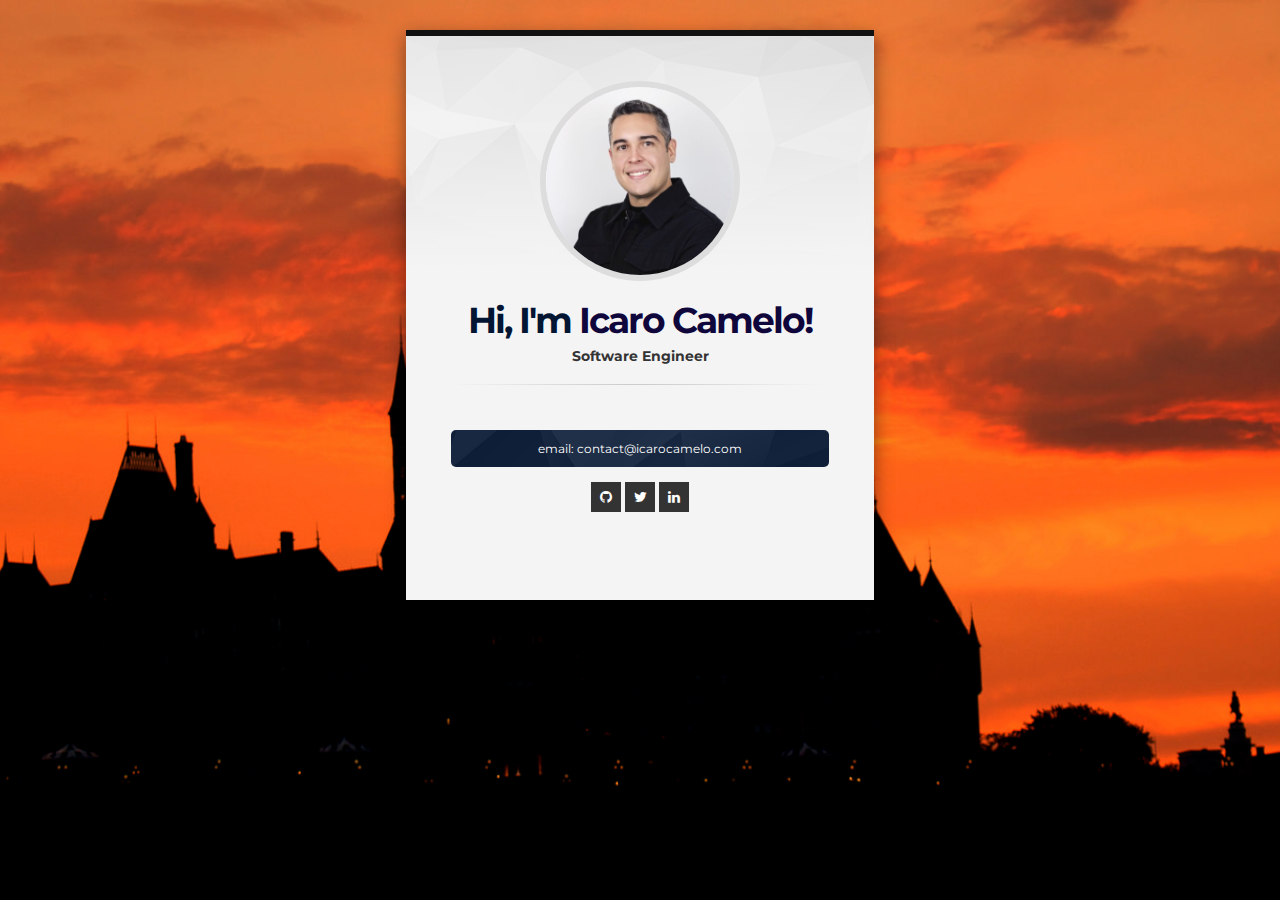
==== commit 98732a94: "new version: 2018" ====
--- a/index.html
+++ b/index.html
@@ -1,17 +1,16 @@
+
 <!DOCTYPE html>
 <html lang="en">
-
-<!-- Mirrored from dotrex.co/theme-preview/cards/ by HTTrack Website Copier/3.x [XR&CO'2014], Sat, 24 Oct 2015 19:42:42 GMT -->
 <head>
 <meta charset="utf-8">
 <meta http-equiv="X-UA-Compatible" content="IE=edge">
 <meta name="viewport" content="width=device-width, initial-scale=1">
-<title>Icaro Camelo - Software Developer Consultant</title>
+<title>Icaro Camelo - Software Engineer</title>
 
 <!-- Favicons
 ================================================== -->
-<link rel="shortcut icon" href="img/favicon.ico" type="image/x-icon">
-<link rel="icon" href="img/favicon.ico" type="image/x-icon">
+<!-- link rel="shortcut icon" href="img/favicon.ico" type="image/x-icon">
+<link rel="icon" href="img/favicon.ico" type="image/x-icon" -->
 <!-- / Favicons
 ================================================== -->
 
@@ -51,7 +50,7 @@
     </div>
     <!-- /Edit With Your Name -->
     <!-- Edit With Your Job -->
-    <p class="loader-job" id="loader-job">Web and Backend Developer</p>
+    <p class="loader-job" id="loader-job">Web and Network Developer</p>
     <!-- /Edit With Your Job -->
   </div>
 </div>
@@ -65,15 +64,13 @@
 	<div class="container">
 
 		<!-- MAIN MENU -->
-		<div class="main-menu" id="main-menu">
-			<ul class="main-menu-list">
-				<li><a href="#page-resume" class="link-home">Home</a></li>
-				<li><a href="#page-resume" class="link-page">Resume</a></li>
-				<li><a href="#page-skills" class="link-page">Skills</a></li>
-				<!-- <li><a href="#page-portfolio" class="link-page">Portfolio</a></li> -->
-        <li><a href="https://ca.linkedin.com/pub/icaro-camelo/1b/672/1a" class="link-page">Portfolio</a></li>
-				<li><a href="#page-blog" class="link-page">Blog</a></li>
-				<li><a href="#page-contact" class="link-page">Contact</a></li>
+		<div class="main-menu" id="main-menu" hidden>
+			<ul class="main-menu-list" hidden>
+				<li><a href="#page-resume" class="">Home</a></li>
+				<li><a href="#" class="">Resume</a></li>
+				<li><a href="#" class="">Skills</a></li>
+				<li><a href="#">Blog</a></li>
+				<li><a href="#" class="">Contact</a></li>
 			</ul>
 		</div>
 		<!-- /MAIN MENU -->
@@ -82,20 +79,20 @@
 		<div class="section-vcardbody section-home" id="section-home">
 			<!-- Profile pic-->
 			<div class="vcard-profile-pic">
-				<img src="https://pbs.twimg.com/profile_images/563166528275619840/PGgQsEMn_400x400.jpeg" id="profile2"  alt=""/>
-				<img src="https://pbs.twimg.com/profile_images/563166528275619840/PGgQsEMn_400x400.jpeg" id="profile1" class="profileActive" alt=""/>
+				<img src="img/profile3.jpg" id="profile2"  alt=""/>
+				<img src="img/profile3.jpg" id="profile1" class="profileActive" alt=""/>
 			</div>
 			<!-- /Profile pic -->
 			<!-- Description -->
 			<div class="vcard-profile-description">
 				<!-- Profile title -->
-				<h1 class="profile-title">Hi, i'm <span class="color1">Icaro Camelo!</span></h1>
-				<h2 class="profile-subtitle">Web and Backend Developer</h2>
+				<h1 class="profile-title">Hi, I'm <span class="color1">Icaro Camelo!</span></h1>
+				<h2 class="profile-subtitle">Software Engineer</h2>
 				<!-- /Profile Title -->
 				<!-- Description Text -->
 				<hr class="hr1">
 				<div class="vcard-profile-description-text">
-					<p>Professional web and backend developer based on Quebec City. Sometimes works as a freelancer.</p>
+					<p></p>
 				</div>
 				<!--/ Description Text -->
 				<!-- Description feature -->
@@ -113,8 +110,9 @@
 			<div class="vcard-footer">
 				<!-- Social Icons -->
 				<div class="footer-social-icons">
+          <a href="https://github.com/icarocamelo"><i class="fa fa-github"></i></a>
 					<a href="https://twitter.com/icarocamelo"><i class="fa fa-twitter"></i></a>
-					<a href="https://ca.linkedin.com/pub/icaro-camelo/1b/672/1a"><i class="fa fa-linkedin"></i></a>
+					<a href="https://www.linkedin.com/in/icarocamelo"><i class="fa fa-linkedin"></i></a>
 				</div>
 				<!-- /Social Icons -->
 			</div>
@@ -133,7 +131,7 @@
 	            <!-- Buttons -->
 	            <div class="resume-buttons header-page-buttons">
 	            	<!-- Download CV button -->
-					<a href="#" class="btn btn-default btn-default2"><i class="fa fa-download"></i>&nbsp; Download my resume</a>
+					<a href="https://www.dropbox.com/s/3xk9m184ctljiec/CV-English-Public.pdf?dl=0" class="btn btn-default btn-default2"><i class="fa fa-download"></i>&nbsp; Download my resume</a>
 	            	<!-- /Download CV button -->
 	            	<!-- Get in Touch button -->
 					<a href="#page-contact" class="btn btn-default btn-default2 link-page"><i class="fa fa-download"></i>&nbsp;  Get in Touch</a>
@@ -146,14 +144,14 @@
 	            <!-- Resume Item -->
 				<div class="resume-item">
 					<!-- Graduation title -->
-                  	<h3 class="section-item-title-1">Graphic Design</h3>
+                  	<h3 class="section-item-title-1">Telematics</h3>
                   	<!-- /Graduation title -->
                   	<!-- Graduation time -->
-                  	<h4 class="graduation-time">St. Patrick University (2 Years Course) - <span class="graduation-date">Graduation May 2013</span></h4>
+                  	<h4 class="graduation-time">IFCE (3 Years Course) - <span class="graduation-date">Graduation Nov 2011</span></h4>
                   	<!-- /Graduation time -->
                   	<!-- content -->
                   	<div class="graduation-description">
-                  	  <p>Lorem Ipsum is simply dummy text of the printing and typesetting industry. Lorem Ipsum has been the industry's standard dummy text ever since the 1500s, when an unknown printer took a galley of type and scrambled it to make a type specimen book.</p>
+                  	  <p>Information Technology, Computer Science, Telecommunication.</p>
                   	</div>
                   	<!-- /Content -->
 				</div>
@@ -162,14 +160,14 @@
 	             <!-- Resume Item -->
 				<div class="resume-item">
 					<!-- Graduation title -->
-                  	<h3 class="section-item-title-1">Master of Web Design</h3>
+                  	<h3 class="section-item-title-1">Master of Computer Science</h3>
                   	<!-- /Graduation title -->
                   	<!-- Graduation time -->
-                  	<h4 class="graduation-time">St. Patrick University (2 Years Course) - Graduation May 2013</h4>
+                  	<h4 class="graduation-time">University of Ceara's State (2 Years Course) - Graduation (on hold)</h4>
                   	<!-- /Graduation time -->
                   	<!-- content -->
                   	<div class="graduation-description">
-                  	  <p>Lorem Ipsum is simply dummy text of the printing and typesetting industry. Lorem Ipsum has been the industry's standard dummy text ever since the 1500s, when an unknown printer took a galley of type and scrambled it to make a type specimen book.</p>
+                  	  <p>Distributed Systems, Software Defined Network and Name defined Networks. </br> Summer courses of Algebra Linear, Probability, Computing Theory.</p>
                   	</div>
                   	<!-- /Content -->
 				</div>
@@ -185,14 +183,14 @@
 	            <!-- Resume Item -->
 				<div class="resume-item">
 					<!-- Work Place -->
-                  	<h3 class="section-item-title-1">DotRex Co.</h3>
+                  	<h3 class="section-item-title-1">Inocybe Technologies</h3>
                   	<!-- /Work Place -->
                   	<!-- Job Time -->
-                  	<h4 class="job">Lead Designer - <span class="job-date">June 2012 - Current</span></h4>
+                  	<h4 class="job">Software Developer - <span class="job-date">June 2015 - Current</span></h4>
                   	<!-- /Job Time-->
                   	<!-- content -->
                   	<div class="graduation-description">
-                  	  <p>Lorem Ipsum is simply dummy text of the printing and typesetting industry. Lorem Ipsum has been the industry's standard dummy text ever since the 1500s, when an unknown printer took a galley of type and scrambled it to make a type specimen book.</p>
+                  	  <p>Opendaylight customization, open source contribution (Openflowplugin project), use-cases creation, network automation (DevOps culture) and Technical presentations.</p>
                   	</div>
                   	<!-- /Content -->
 				</div>
@@ -201,14 +199,14 @@
 	             <!-- Resume Item -->
 				<div class="resume-item">
 					<!-- Work Place -->
-                  	<h3 class="section-item-title-1">Oasis Ltda.</h3>
+                  	<h3 class="section-item-title-1">Nurun Services conseils</h3>
                   	<!-- /Work Place -->
                   	<!-- Job Time -->
-                  	<h4 class="job">Front-end Developer - <span class="job-date">Jan 2010 - Apr 2012</span></h4>
+                  	<h4 class="job">Analyste-programmer - <span class="job-date">Jun 2013 - Jun 2014</span></h4>
                   	<!-- /Job Time-->
                   	<!-- content -->
                   	<div class="graduation-description">
-                  	  <p>Lorem Ipsum is simply dummy text of the printing and typesetting industry. Lorem Ipsum has been the industry's standard dummy text ever since the 1500s, when an unknown printer took a galley of type and scrambled it to make a type specimen book.</p>
+                  	  <p>Proof of concepts with Windows Azure platform, ALM Apprenticeship Responsable, Implementation of use cases.</p>
                   	</div>
                   	<!-- /Content -->
 				</div>
@@ -217,14 +215,14 @@
 	            <!-- Resume Item -->
 				<div class="resume-item">
 					<!-- Work Place -->
-                  	<h3 class="section-item-title-1">Dupstudio</h3>
+                  	<h3 class="section-item-title-1">Instituto Atlantico</h3>
                   	<!-- /Work Place -->
                   	<!-- Job Time -->
-                  	<h4 class="job">Designer - <span class="job-date">Jan 2010 - Apr 2012</span></h4>
+                  	<h4 class="job">Software Developer - <span class="job-date">Sep 2011 - May 2014</span></h4>
                   	<!-- /Job Time-->
                   	<!-- content -->
                   	<div class="graduation-description">
-                  	  <p>Lorem Ipsum is simply dummy text of the printing and typesetting industry. Lorem Ipsum has been the industry's standard dummy text ever since the 1500s, when an unknown printer took a galley of type and scrambled it to make a type specimen book.</p>
+                  	  <p>Technical Leadership (Definition of architecture and technology), Configuration Manager, Implementation of use cases.</p>
                   	</div>
                   	<!-- /Content -->
 				</div>
@@ -233,97 +231,56 @@
 	            <!-- Resume Item -->
 				<div class="resume-item">
 					<!-- Work Place -->
-                  	<h3 class="section-item-title-1">Black Tie Corp.</h3>
+                  	<h3 class="section-item-title-1">Faculdade Evolucao</h3>
                   	<!-- /Work Place -->
                   	<!-- Job Time -->
-                  	<h4 class="job">Web Designer - <span class="job-date">Jan 2010 - Apr 2012</span></h4>
+                  	<h4 class="job">Professor - <span class="job-date">Jan 2010 - Apr 2012</span></h4>
                   	<!-- /Job Time-->
                   	<!-- content -->
                   	<div class="graduation-description">
-                  	  <p>Lorem Ipsum is simply dummy text of the printing and typesetting industry. Lorem Ipsum has been the industry's standard dummy text ever since the 1500s, when an unknown printer took a galley of type and scrambled it to make a type specimen book.</p>
+                  	  <p>Professor of the disciplines: Web Services and frameworks to Web, Object Oriented Programming 1 and 2, Analysis, Project and Implementation of Object Oriented Systems, Web Architecture and Design Patterns.</p>
                   	</div>
                   	<!-- /Content -->
 				</div>
+         <!-- Resume Item -->
+        <div class="resume-item">
+          <!-- Work Place -->
+                    <h3 class="section-item-title-1">Instituto Atlantico</h3>
+                    <!-- /Work Place -->
+                    <!-- Job Time -->
+                    <h4 class="job">Software Developer - <span class="job-date">Jan 2009 - Jul 2010</span></h4>
+                    <!-- /Job Time-->
+                    <!-- content -->
+                    <div class="graduation-description">
+                      <p>Implementation of use cases, Configuration Manager.</p>
+                    </div>
+                    <!-- /Content -->
+        </div>
+         <!-- Resume Item -->
+        <div class="resume-item">
+          <!-- Work Place -->
+                    <h3 class="section-item-title-1">Rede Inova</h3>
+                    <!-- /Work Place -->
+                    <!-- Job Time -->
+                    <h4 class="job">Software Developer - <span class="job-date">Sep 2008 - Jan 2009</span></h4>
+                    <!-- /Job Time-->
+                    <!-- content -->
+                    <div class="graduation-description">
+                      <p>Development of new customer demands.</p>
+                    </div>
+                    <!-- /Content -->
+        </div>
 	            <!-- /Resume Item -->
 			</div>
 			<!--/ SECTION: WORK EXPERIENCE -->
 
-			<h2 class="section-title2"><i class="fa fa-commenting"></i>&nbsp; Testimonials</h2>
-
-			<!-- Testimonials -->
-			<div class="testimonials">
-				<!-- Testimonial Slides -->
-				<div class="testimonial-slides" id="testimonial-carousel">
-					<!-- item -->
-					<div class="testimonial-item">
-						<!-- Testimonial Content -->
-						<div class="testimonial-content">
-							<p>"Lorem ipsum dolor sit amet, consectetur adipiscing elit. Donec consequat malesuada aliquet. Morbi vulputate nisl eget adipiscing consequat. Cras arcu tortor, ornare vel libero et, sagittis adipiscing leo. Aenean eget."</p>
-						</div>
-						<!-- /Testimonial Content -->
-						<!-- Testimonial Author -->
-						<div class="testimonial-credits">
-							<!-- picture -->
-							<div class="testimonial-picture">
-								<img src="img/team2.jpg" alt=""/>
-							</div>
-							<!-- /picture -->
-							<p class="testimonial-author">Melissa Alvarez</p>
-							<p class="testimonial-firm">Trexus Co.</p>
-						</div>
-						<!-- /Testimonial Author -->
-					</div>
-					<!-- /item -->
-					<!-- item -->
-					<div class="testimonial-item">
-						<!-- Testimonial Content -->
-						<div class="testimonial-content">
-							<p>"Lorem ipsum dolor sit amet, consectetur adipiscing elit. Donec consequat malesuada aliquet. Morbi vulputate nisl eget adipiscing consequat. Cras arcu tortor, ornare vel libero et, sagittis adipiscing leo. Aenean eget."</p>
-						</div>
-						<!-- /Testimonial Content -->
-						<!-- Testimonial Author -->
-						<div class="testimonial-credits">
-							<!-- picture -->
-							<div class="testimonial-picture">
-								<img src="img/team1.jpg" alt=""/>
-							</div>
-							<!-- /picture -->
-							<p class="testimonial-author">Icaro Camelo</p>
-							<p class="testimonial-firm">Agilis IT</p>
-						</div>
-						<!-- /Testimonial Author -->
-					</div>
-					<!-- /item -->
-					<!-- item -->
-					<div class="testimonial-item">
-						<!-- Testimonial Content -->
-						<div class="testimonial-content">
-							<p>"Lorem ipsum dolor sit amet, consectetur adipiscing elit. Donec consequat malesuada aliquet. Morbi vulputate nisl eget adipiscing consequat. Cras arcu tortor, ornare vel libero et, sagittis adipiscing leo. Aenean eget."</p>
-						</div>
-						<!-- /Testimonial Content -->
-						<!-- Testimonial Author -->
-						<div class="testimonial-credits">
-							<!-- picture -->
-							<div class="testimonial-picture">
-								<img src="img/team3.jpg" alt=""/>
-							</div>
-							<!-- /picture -->
-							<p class="testimonial-author">Jhonathan Smith</p>
-							<p class="testimonial-firm">RedWings Co.</p>
-						</div>
-						<!-- /Testimonial Author -->
-					</div>
-					<!-- /item -->
-				</div>
-				<!-- Testimonial Slides -->
-			</div>
-			<!-- /testimonials -->
+
 
 			<div class="page-footer">
 				<!-- Buttons -->
 	            <div class="resume-buttons">
 	            	<!-- Download CV button -->
-					<a href="#" class="btn btn-default btn-default2"><i class="fa fa-download"></i>&nbsp; Download my resume</a>
+					<a href="https://www.dropbox.com/s/3xk9m184ctljiec/CV-English-Public.pdf?dl=0" class="btn btn-default btn-default2"><i class="fa fa-download"></i>&nbsp; Download my resume</a>
 	            	<!-- /Download CV button -->
 	            	<!-- Get in Touch button -->
 					<a href="#page-contact" class="btn btn-default btn-default2 link-page"><i class="fa fa-download"></i>&nbsp;  Get in Touch</a>
@@ -356,11 +313,11 @@
                     <!-- item-list -->
                     <li>
                       <div class="progress">
-                        <div class="progress-bar" role="progressbar" data-percent="70%" style="width: 70%;">
-                            <span class="sr-only">70% Complete</span>
-                        </div>
-                        <span class="progress-type">Comunication</span>
-                        <span class="progress-completed">70%</span>
+                        <div class="progress-bar" role="progressbar" data-percent="90%" style="width: 90%;">
+                            <span class="sr-only">90% Complete</span>
+                        </div>
+                        <span class="progress-type">Communication</span>
+                        <span class="progress-completed">90%</span>
                       </div>
                     </li>
                     <!-- /item list -->
@@ -379,29 +336,62 @@
                     <li>
                       <div class="progress" title="Doing my best!">
                         <div class="progress-bar progress-bar-3" role="progressbar" data-percent="85%" style="width: 85%;">
-                            <span class="sr-only">85% Complete</span>
-                        </div>
-                        <span class="progress-type">Confidence</span>
-                        <span class="progress-completed">85%</span>
+                            <span class="sr-only">95% Complete</span>
+                        </div>
+                        <span class="progress-type">Team work</span>
+                        <span class="progress-completed">95%</span>
                       </div>
                     </li>
                     <!-- /item list -->
                 </ul>
 				<!-- /Skils List -->
 
-				 <!-- Subtitle -->
-	          	<h3 class="section-item-title-2"><i class="fa fa-laptop"></i>&nbsp;&nbsp; Software Skills</h3>
-	          	<!-- /Subtitle -->
-
-				<!-- Skils List -->
-				<ul class="skills-list">
-                    <!-- item-list -->
+<!-- Subtitle -->
+              <h3 class="section-item-title-2"><i class="fa fa-code"></i>&nbsp;&nbsp; Code Skills</h3>
+              <!-- /Subtitle -->
+
+        <!-- Skils List -->
+        <ul class="skills-list">
+                    <!-- item-list -->
+                    <li>
+                      <div class="progress">
+                        <div class="progress-bar" data-percent="75%" role="progressbar" style="width: 75%;">
+                            <span class="sr-only">75% Complete</span>
+                        </div>
+                        <span class="progress-type">HTML5 / CSS3</span>
+                        <span class="progress-completed">75%</span>
+                      </div>
+                    </li>
+                    <!-- /item list -->
+                    <!-- item-list -->
+                    <li>
+                      <div class="progress">
+                        <div class="progress-bar progress-bar-2" data-percent="80%" role="progressbar" style="width: 80%;">
+                            <span class="sr-only">80% Complete</span>
+                        </div>
+                        <span class="progress-type">Javascript</span>
+                        <span class="progress-completed">80%</span>
+                      </div>
+                    </li>
+                    <!-- /item list -->
+                    <!-- item-list -->
+                    <li>
+                      <div class="progress">
+                        <div class="progress-bar progress-bar-3" data-percent="90%" role="progressbar" style="width: 90%;">
+                            <span class="sr-only">90% Complete</span>
+                        </div>
+                        <span class="progress-type">C#</span>
+                        <span class="progress-completed">90%</span>
+                      </div>
+                    </li>
+                    <!-- /item list -->
+                     <!-- item-list -->
                     <li>
                       <div class="progress">
                         <div class="progress-bar" data-percent="85%" role="progressbar" style="width: 85%;">
                             <span class="sr-only">85% Complete</span>
                         </div>
-                        <span class="progress-type">Adobe Photoshop</span>
+                        <span class="progress-type">Java</span>
                         <span class="progress-completed">85%</span>
                       </div>
                     </li>
@@ -409,451 +399,71 @@
                     <!-- item-list -->
                     <li>
                       <div class="progress">
-                        <div class="progress-bar progress-bar-2" data-percent="85%" role="progressbar" style="width: 85%;">
-                            <span class="sr-only">85% Complete</span>
-                        </div>
-                        <span class="progress-type">Adobe Illustrator</span>
-                        <span class="progress-completed">85%</span>
-                      </div>
-                    </li>
-                    <!-- /item list -->
-                    <!-- item-list -->
-                    <li>
-                      <div class="progress">
-                        <div class="progress-bar progress-bar-3" data-percent="40%" role="progressbar" style="width: 40%;">
-                            <span class="sr-only">40% Complete</span>
-                        </div>
-                        <span class="progress-type">Adobe Fireworks</span>
-                        <span class="progress-completed">40%</span>
+                        <div class="progress-bar progress-bar-2" data-percent="80%" role="progressbar" style="width: 80%;">
+                            <span class="sr-only">80% Complete</span>
+                        </div>
+                        <span class="progress-type">UNIX</span>
+                        <span class="progress-completed">80%</span>
                       </div>
                     </li>
                     <!-- /item list -->
                   </ul>
-				<!-- /Skils List -->
-
+        <!-- /Skils List -->
 				 <!-- Subtitle -->
-	          	<h3 class="section-item-title-2"><i class="fa fa-code"></i>&nbsp;&nbsp; Code Skills</h3>
-	          	<!-- /Subtitle -->
-
-				<!-- Skils List -->
-				<ul class="skills-list">
-                    <!-- item-list -->
-                    <li>
-                      <div class="progress">
-                        <div class="progress-bar" data-percent="80%" role="progressbar" style="width: 80%;">
-                            <span class="sr-only">80% Complete</span>
-                        </div>
-                        <span class="progress-type">HTML5 / CSS3</span>
-                        <span class="progress-completed">80%</span>
-                      </div>
-                    </li>
-                    <!-- /item list -->
-                    <!-- item-list -->
-                    <li>
-                      <div class="progress">
-                        <div class="progress-bar progress-bar-2" data-percent="60%" role="progressbar" style="width: 60%;">
-                            <span class="sr-only">60% Complete</span>
-                        </div>
-                        <span class="progress-type">Javascript</span>
-                        <span class="progress-completed">60%</span>
-                      </div>
-                    </li>
-                    <!-- /item list -->
-                    <!-- item-list -->
-                    <li>
-                      <div class="progress">
-                        <div class="progress-bar progress-bar-3" data-percent="40%" role="progressbar" style="width: 40%;">
-                            <span class="sr-only">40% Complete</span>
-                        </div>
-                        <span class="progress-type">PHP</span>
-                        <span class="progress-completed">40%</span>
-                      </div>
-                    </li>
-                    <!-- /item list -->
-                  </ul>
-				<!-- /Skils List -->
-
+              <h3 class="section-item-title-2"><i class="fa fa-users"></i>&nbsp;&nbsp; Language Skills</h3>
+              <!-- /Subtitle -->
+
+        <!-- Skils List -->
+        <ul class="skills-list">
+                    <!-- item-list -->
+                    <li>
+                      <div class="progress">
+                        <div class="progress-bar" role="progressbar" data-percent="90%" style="width: 90%;">
+                            <span class="sr-only">90% Complete</span>
+                        </div>
+                        <span class="progress-type">English</span>
+                        <span class="progress-completed">90%</span>
+                      </div>
+                    </li>
+                    <!-- /item list -->
+                    <!-- item-list -->
+                    <li>
+                      <div class="progress">
+                        <div class="progress-bar progress-bar-2" role="progressbar" data-percent="90%" style="width: 90%;">
+                            <span class="sr-only">90% Complete</span>
+                        </div>
+                        <span class="progress-type">French</span>
+                        <span class="progress-completed">90%</span>
+                      </div>
+                    </li>
+                    <!-- /item list -->
+                    <!-- item-list -->
+                    <li>
+                      <div class="progress" title="Doing my best!">
+                        <div class="progress-bar progress-bar-3" role="progressbar" data-percent="100%" style="width: 100%;">
+                            <span class="sr-only">100% Complete</span>
+                        </div>
+                        <span class="progress-type">Portuguese</span>
+                        <span class="progress-completed">100%</span>
+                      </div>
+                    </li>
+                    <!-- /item list -->
+                    <!-- item-list -->
+                    <li>
+                      <div class="progress">
+                        <div class="progress-bar" role="progressbar" data-percent="75%" style="width: 75%;">
+                            <span class="sr-only">75% Complete</span>
+                        </div>
+                        <span class="progress-type">Spanish</span>
+                        <span class="progress-completed">75%</span>
+                      </div>
+                    </li>
+                    <!-- /item list -->
+                </ul>
+        <!-- /Skils List -->
 			</div>
 		</div>
 		<!-- /SECTION: SKILLS  -->
-
-		<!-- SECTION: PORTFOLIO-->
-		<div class="section-vcardbody section-page" id="page-portfolio">
-			<div class="section-portfolio">
-
-				<!-- Section title -->
-	            <h2 class="section-title">Portfolio</h2>
-	            <!-- /Section title -->
-
-	            <!-- Projects list -->
-				<div class="projects-list">
-
-					<!-- item -->
-					<div class="project-item">
-						<!-- ==> Put your thumbnail as a background -->
-						<a href="img/portfolio/p1.jpg" class="project-thumbnail nivobox" data-lightbox-gallery="portfolio" style="background-image: url('img/portfolio/thumb-p1.jpg');">
-							<!-- project-description -->
-							<div class="project-description-wrapper">
-								<div class="project-description">
-									<!-- project name -->
-									<h2 class="project-title">Project Title</h2>
-									<!-- /project name -->
-									<span class="see-more">Project Tags</span>
-								</div>
-							</div>
-							<!-- /project-description -->
-						</a>
-					</div>
-					<!-- /item -->
-
-					<!-- item -->
-					<div class="project-item">
-						<!-- ==> Put your thumbnail as a background -->
-						<a href="img/portfolio/p2.jpg" class="project-thumbnail nivobox" data-lightbox-gallery="portfolio" style="background-image: url('img/portfolio/thumb-p2.jpg');">
-							<!-- project-description -->
-							<div class="project-description-wrapper">
-								<div class="project-description">
-									<!-- project name -->
-									<h2 class="project-title">Project Title</h2>
-									<!-- /project name -->
-									<span class="see-more">Project Tags</span>
-								</div>
-							</div>
-							<!-- /project-description -->
-						</a>
-					</div>
-					<!-- /item -->
-
-					<!-- item -->
-					<div class="project-item">
-						<!-- ==> Put your thumbnail as a background -->
-						<a href="img/portfolio/p3.jpg" class="project-thumbnail nivobox" data-lightbox-gallery="portfolio" style="background-image: url('img/portfolio/thumb-p3.jpg');">
-							<!-- project-description -->
-							<div class="project-description-wrapper">
-								<div class="project-description">
-									<!-- project name -->
-									<h2 class="project-title">Project Title</h2>
-									<!-- /project name -->
-									<span class="see-more">Project Tags</span>
-								</div>
-							</div>
-							<!-- /project-description -->
-						</a>
-					</div>
-					<!-- /item -->
-
-					<!-- item -->
-					<div class="project-item">
-						<!-- ==> Put your thumbnail as a background -->
-						<a href="img/portfolio/p4.jpg" class="project-thumbnail nivobox" data-lightbox-gallery="portfolio" style="background-image: url('img/portfolio/thumb-p4.jpg');">
-							<!-- project-description -->
-							<div class="project-description-wrapper">
-								<div class="project-description">
-									<!-- project name -->
-									<h2 class="project-title">Project Title</h2>
-									<!-- /project name -->
-									<span class="see-more">Project Tags</span>
-								</div>
-							</div>
-							<!-- /project-description -->
-						</a>
-					</div>
-					<!-- /item -->
-
-					<!-- item -->
-					<div class="project-item">
-						<!-- ==> Put your thumbnail as a background -->
-						<a href="img/portfolio/p5.jpg" class="project-thumbnail nivobox" data-lightbox-gallery="portfolio" style="background-image: url('img/portfolio/thumb-p5.jpg');">
-							<!-- project-description -->
-							<div class="project-description-wrapper">
-								<div class="project-description">
-									<!-- project name -->
-									<h2 class="project-title">Project Title</h2>
-									<!-- /project name -->
-									<span class="see-more">Project Tags</span>
-								</div>
-							</div>
-							<!-- /project-description -->
-						</a>
-					</div>
-					<!-- /item -->
-
-					<!-- item -->
-					<div class="project-item">
-						<!-- ==> Put your thumbnail as a background -->
-						<a href="img/portfolio/p6.jpg" class="project-thumbnail nivobox" data-lightbox-gallery="portfolio" style="background-image: url('img/portfolio/thumb-p6.jpg');">
-							<!-- project-description -->
-							<div class="project-description-wrapper">
-								<div class="project-description">
-									<!-- project name -->
-									<h2 class="project-title">Project Title</h2>
-									<!-- /project name -->
-									<span class="see-more">Project Tags</span>
-								</div>
-							</div>
-							<!-- /project-description -->
-						</a>
-					</div>
-					<!-- /item -->
-
-					<!-- item -->
-					<div class="project-item">
-						<!-- ==> Put your thumbnail as a background -->
-						<a href="img/portfolio/p7.jpg" class="project-thumbnail nivobox" data-lightbox-gallery="portfolio" style="background-image: url('img/portfolio/thumb-p7.jpg');">
-							<!-- project-description -->
-							<div class="project-description-wrapper">
-								<div class="project-description">
-									<!-- project name -->
-									<h2 class="project-title">Project Title</h2>
-									<!-- /project name -->
-									<span class="see-more">Project Tags</span>
-								</div>
-							</div>
-							<!-- /project-description -->
-						</a>
-					</div>
-					<!-- /item -->
-
-					<!-- item -->
-					<div class="project-item">
-						<!-- ==> Put your thumbnail as a background -->
-						<a href="img/portfolio/p8.jpg" class="project-thumbnail nivobox" data-lightbox-gallery="portfolio" style="background-image: url('img/portfolio/thumb-p8.jpg');">
-							<!-- project-description -->
-							<div class="project-description-wrapper">
-								<div class="project-description">
-									<!-- project name -->
-									<h2 class="project-title">Project Title</h2>
-									<!-- /project name -->
-									<span class="see-more">Project Tags</span>
-								</div>
-							</div>
-							<!-- /project-description -->
-						</a>
-					</div>
-					<!-- /item -->
-
-					<!-- item -->
-					<div class="project-item">
-						<!-- ==> Put your thumbnail as a background -->
-						<a href="img/portfolio/p9.jpg" class="project-thumbnail nivobox" data-lightbox-gallery="portfolio" style="background-image: url('img/portfolio/thumb-p9.jpg');">
-							<!-- project-description -->
-							<div class="project-description-wrapper">
-								<div class="project-description">
-									<!-- project name -->
-									<h2 class="project-title">Project Title</h2>
-									<!-- /project name -->
-									<span class="see-more">Project Tags</span>
-								</div>
-							</div>
-							<!-- /project-description -->
-						</a>
-					</div>
-					<!-- /item -->
-
-
-				</div>
-				<!-- /projects list -->
-
-			</div>
-		</div>
-		<!-- /SECTION: PORTFOLIO  -->
-
-		<!-- SECTION: BLOG-->
-		<div class="section-vcardbody section-page" id="page-blog">
-			<div class="section-blog">
-
-				<!-- Section title -->
-	            <h2 class="section-title">Blog</h2>
-	            <!-- /Section title -->
-
-				<!-- BLOG POSTS -->
-				<div class="blog-posts">
-					<!-- blog-item -->
-					<div class="blog-item">
-						<div class="blog-item-wrapper">
-							<!-- blog item thumbnail -->
-							<div class="blog-item-thumb">
-								<a href="single.html" class="loadPost"><img src="img/blog1.jpg" alt=""></a>
-							</div>
-							<!-- /blog item thumbnail -->
-							<!-- Blog item - infos -->
-							<div class="blog-item-infos">
-								<!-- blog-item-title -->
-								<div class="blog-item-title-wrapper">
-									<h2 class="blog-item-title title-border"><a href="single.html" class="loadPost">How to succeed in meetings</a></h2>
-								</div>
-								<!-- /blog-item-title -->
-								<!-- blog item - description -->
-								<div class="blog-item-description">
-									<p><a href="single.html" class="loadPost">Lorem ipsum dolor sit amet, consectetur adipiscing elit. Vivamus sodales varius sagittis. Proin a arcu vitae turpis congue facilisis. Quisque a lectus pretium, sagittis augue in, fringilla risus....</a></p>
-								</div>
-								<!-- /blog-item-description -->
-								<!-- blog item - link -->
-								<div class="blog-item-link">
-									<a href="single.html" class="btn btn-default loadPost">See More</a>
-								</div>
-								<!-- /blog item - link -->
-							</div>
-							<!-- /blog item - infos -->
-						</div>
-					</div>
-					<!-- /blog-item -->
-
-					<!-- blog-item -->
-					<div class="blog-item">
-						<div class="blog-item-wrapper">
-							<!-- blog item thumbnail -->
-							<div class="blog-item-thumb">
-								<a href="single.html" class="loadPost"><img src="img/blog2.jpg" alt=""></a>
-							</div>
-							<!-- /blog item thumbnail -->
-							<!-- Blog item - infos -->
-							<div class="blog-item-infos">
-								<!-- blog-item-title -->
-								<div class="blog-item-title-wrapper">
-									<h2 class="blog-item-title title-border"><a href="single.html" class="loadPost">10 tips to improve your laptop</a></h2>
-								</div>
-								<!-- /blog-item-title -->
-								<!-- blog item - description -->
-								<div class="blog-item-description">
-									<p><a href="single.html" class="loadPost">Lorem ipsum dolor sit amet, consectetur adipiscing elit. Vivamus sodales varius sagittis. Proin a arcu vitae turpis congue facilisis. Quisque a lectus pretium, sagittis augue in, fringilla risus....</a></p>
-								</div>
-								<!-- /blog-item-description -->
-								<!-- blog item - link -->
-								<div class="blog-item-link">
-									<a href="single.html" class="btn btn-default loadPost">See More</a>
-								</div>
-								<!-- /blog item - link -->
-							</div>
-							<!-- /blog item - infos -->
-						</div>
-					</div>
-					<!-- /blog-item -->
-
-					<!-- blog-item -->
-					<div class="blog-item">
-						<div class="blog-item-wrapper">
-							<!-- blog item thumbnail -->
-							<div class="blog-item-thumb">
-								<a href="single.html" class="loadPost"><img src="img/blog3.jpg" alt=""></a>
-							</div>
-							<!-- /blog item thumbnail -->
-							<!-- Blog item - infos -->
-							<div class="blog-item-infos">
-								<!-- blog-item-title -->
-								<div class="blog-item-title-wrapper">
-									<h2 class="blog-item-title title-border"><a href="single.html" class="loadPost">News of the week</a></h2>
-								</div>
-								<!-- /blog-item-title -->
-								<!-- blog item - description -->
-								<div class="blog-item-description">
-									<p><a href="single.html" class="loadPost">Lorem ipsum dolor sit amet, consectetur adipiscing elit. Vivamus sodales varius sagittis. Proin a arcu vitae turpis congue facilisis. Quisque a lectus pretium, sagittis augue in, fringilla risus....</a></p>
-								</div>
-								<!-- /blog-item-description -->
-								<!-- blog item - link -->
-								<div class="blog-item-link">
-									<a href="single.html" class="btn btn-default loadPost">See More</a>
-								</div>
-								<!-- /blog item - link -->
-							</div>
-							<!-- /blog item - infos -->
-						</div>
-					</div>
-					<!-- /blog-item -->
-
-					<!-- blog-item -->
-					<div class="blog-item">
-						<div class="blog-item-wrapper">
-							<!-- blog item thumbnail -->
-							<div class="blog-item-thumb">
-								<a href="single.html" class="loadPost"><img src="img/blog4.jpg" alt=""></a>
-							</div>
-							<!-- /blog item thumbnail -->
-							<!-- Blog item - infos -->
-							<div class="blog-item-infos">
-								<!-- blog-item-title -->
-								<div class="blog-item-title-wrapper">
-									<h2 class="blog-item-title title-border"><a href="single.html" class="loadPost">How to be a leader</a></h2>
-								</div>
-								<!-- /blog-item-title -->
-								<!-- blog item - description -->
-								<div class="blog-item-description">
-									<p><a href="single.html" class="loadPost">Lorem ipsum dolor sit amet, consectetur adipiscing elit. Vivamus sodales varius sagittis. Proin a arcu vitae turpis congue facilisis. Quisque a lectus pretium, sagittis augue in, fringilla risus....</a></p>
-								</div>
-								<!-- /blog-item-description -->
-								<!-- blog item - link -->
-								<div class="blog-item-link">
-									<a href="single.html" class="btn btn-default loadPost">See More</a>
-								</div>
-								<!-- /blog item - link -->
-							</div>
-							<!-- /blog item - infos -->
-						</div>
-					</div>
-					<!-- /blog-item -->
-
-					<!-- blog-item -->
-					<div class="blog-item">
-						<div class="blog-item-wrapper">
-							<!-- blog item thumbnail -->
-							<div class="blog-item-thumb">
-								<a href="single.html" class="loadPost"><img src="img/blog5.jpg" alt=""></a>
-							</div>
-							<!-- /blog item thumbnail -->
-							<!-- Blog item - infos -->
-							<div class="blog-item-infos">
-								<!-- blog-item-title -->
-								<div class="blog-item-title-wrapper">
-									<h2 class="blog-item-title title-border"><a href="single.html" class="loadPost">Tips to talk in public</a></h2>
-								</div>
-								<!-- /blog-item-title -->
-								<!-- blog item - description -->
-								<div class="blog-item-description">
-									<p><a href="single.html" class="loadPost">Designed by Norway-based practice Snhetta, in collaboration with local firm EHDD, the 10-story concrete structure will compliment SFMOMA’s original...</a></p>
-								</div>
-								<!-- /blog-item-description -->
-								<!-- blog item - link -->
-								<div class="blog-item-link">
-									<a href="single.html" class="btn btn-default loadPost">See More</a>
-								</div>
-								<!-- /blog item - link -->
-							</div>
-							<!-- /blog item - infos -->
-						</div>
-					</div>
-					<!-- /blog-item -->
-				</div>
-				 <!-- /BLOG POSTS -->
-				<!-- Pagination -->
-				<div class="section-pagination">
-					<div class="row">
-						<div class="col-xs-12">
-							<span class="pagination-numbers">
-								<a href="#">1</a>
-								<a href="#">2</a>
-								<a href="#">3</a>
-								<a href="#">4</a>
-								<a href="#">5</a>
-								<a href="#">6</a>
-							</span>
-						</div>
-					</div>
-				</div>
-				<!-- /Pagination -->
-			</div>
-		</div>
-		<!-- /SECTION: BLOG  -->
-
-		<!-- SECTION: BLOG SINGLE-->
-		<div class="section-vcardbody section-page section-page-single" id="page-blog-single">
-			<div class="section-blog-single">
-				<!-- Load the single.html content via AJAX -->
-				<div id="postHere"></div>
-				<!-- /Load the single.html content via AJAX -->
-			</div>
-		</div>
-		<!-- /SECTION: BLOG SINGLE  -->
-
 		<!-- SECTION: CONTACT-->
 		<div class="section-vcardbody section-page" id="page-contact">
 			<div class="section-contact">
@@ -962,4 +572,4 @@
 </body>
 
 <!-- Mirrored from dotrex.co/theme-preview/cards/ by HTTrack Website Copier/3.x [XR&CO'2014], Sat, 24 Oct 2015 19:47:55 GMT -->
-</html>+</html>
--- a/css/styles.css
+++ b/css/styles.css
@@ -4,7 +4,7 @@
 Project:  Cards - Personal vCard, Resume/CV & Portfolio
 Author: Diego Pereira @ DotRex
 Version:  1.0
-Last change:  25/09/15 
+Last change:  25/09/15
 Primary use:  Vcard / Personal / CV / Resume / Portfolio
 -------------------------------------------------------------------*/
 /*------------------------------------------------------------------
@@ -31,9 +31,9 @@
 -------------------------------------------------------------------*/
 /* ==========================================================
 ! 01. MIXINS / VARIABLES
-==============	=========================================== */
+==============  =========================================== */
 .color1 {
-  color: #08aeac;
+  color: #0F073B;
 }
 .color2 {
   color: #021533;
@@ -66,7 +66,7 @@
   padding-bottom: 20px;
 }
 /* ==========================================================
-! 02. GENERAL 
+! 02. GENERAL
 ========================================================== */
 body {
   font-family: 'Montserrat', sans-serif;
@@ -86,7 +86,7 @@
 .btn {
   font-weight: bold;
   color: #ffffff;
-  background: #08aeac;
+  background: #021533;
   border-radius: 0;
   font-size: 12px;
   padding: 10px 20px;
@@ -104,7 +104,7 @@
   padding: 20px;
   padding-top: 10px;
   padding-bottom: 10px;
-  background: #008c8a !important;
+  background: #021533 !important;
   color: #ffffff;
   font-weight: bold;
   text-transform: uppercase;
@@ -190,8 +190,8 @@
 #page-loader {
   width: 100%;
   height: 100%;
-  background: #008c8a;
-  color: #08aeac;
+  background: #021533;
+  color: #021533;
   opacity: 0.99;
   position: fixed;
   top: 0;
@@ -381,7 +381,7 @@
 }
 .footer-social-icons a:hover {
   color: #ffffff;
-  background: #08aeac;
+  background: #021533;
 }
 /* ==========================================================
 ! 06. SECTION: vCard Body
@@ -539,7 +539,7 @@
 }
 .main-menu-list a {
   display: block;
-  background: #08aeac;
+  background: #021533;
   padding: 10px;
   color: #ffffff;
   text-transform: uppercase;
@@ -657,7 +657,7 @@
   -moz-border-radius: 5px;
   -webkit-border-radius: 5px;
   padding: 10px;
-  background: url('../img/bg-btn.png') no-repeat center center #08aeac;
+  background: url('../img/bg-btn.png') no-repeat center center #021533;
 }
 .vcard-profile-description-ft-item p {
   margin-bottom: 0;
@@ -680,7 +680,7 @@
 }
 .section-title2 {
   font-weight: bold;
-  color: #08aeac;
+  color: #021533;
   font-size: 20px;
   line-height: 24px;
   letter-spacing: -1px;
@@ -688,7 +688,7 @@
   padding-left: 15px;
   padding-top: 5px;
   padding-bottom: 5px;
-  border-left: 4px solid #08aeac;
+  border-left: 4px solid #021533;
 }
 .resume-item {
   padding: 15px;
@@ -786,7 +786,7 @@
   font-weight: bold;
 }
 .testimonial-content {
-  background: url('../img/bgmask2.html') no-repeat center center #08aeac;
+  background: url('../img/bgmask2.html') no-repeat center center #021533;
   color: #ffffff;
   padding: 20px;
   border-radius: 10px;
@@ -813,7 +813,7 @@
   -o-transform: rotate(45deg);
   transform: rotate(45deg);
   z-index: 888;
-  background: #08aeac;
+  background: #021533;
 }
 .testimonial-picture {
   width: 110px;
@@ -994,7 +994,7 @@
   margin-bottom: 40px;
 }
 .progress-bar {
-  background: #08aeac;
+  background: #021533;
   width: 20%;
 }
 .progress-bar-2 {
@@ -1195,7 +1195,7 @@
   padding-left: 10px;
   padding-right: 10px;
   color: #ffffff;
-  background: #08aeac;
+  background: #021533;
   font-weight: bold;
   -webkit-transition: all 0.2s;
   -moz-transition: all 0.2s;
@@ -1240,7 +1240,7 @@
   line-height: 23px;
 }
 .blog-comments-title {
-  border-bottom: 1px dotted #08aeac;
+  border-bottom: 1px dotted #021533;
   padding-bottom: 10px;
   margin-bottom: 10px;
 }
@@ -1280,7 +1280,7 @@
   margin-bottom: 20px;
   margin-top: 40px;
   font-size: 18px;
-  color: #08aeac;
+  color: #021533;
 }
 .media-heading {
   font-weight: bold;
@@ -1334,14 +1334,14 @@
 ! 17. SECTION: Contact
 ========================================================== */
 .contact-subtitle-1 {
-  color: #08aeac;
+  color: #021533;
   font-size: 14px;
   letter-spacing: -1px;
   font-weight: bold;
   margin-bottom: 8px;
   margin-top: 25px;
   padding-bottom: 5px;
-  border-bottom: 1px dotted #08aeac;
+  border-bottom: 1px dotted #021533;
 }
 .contact-subtitle-1:first-child {
   margin-top: 0;
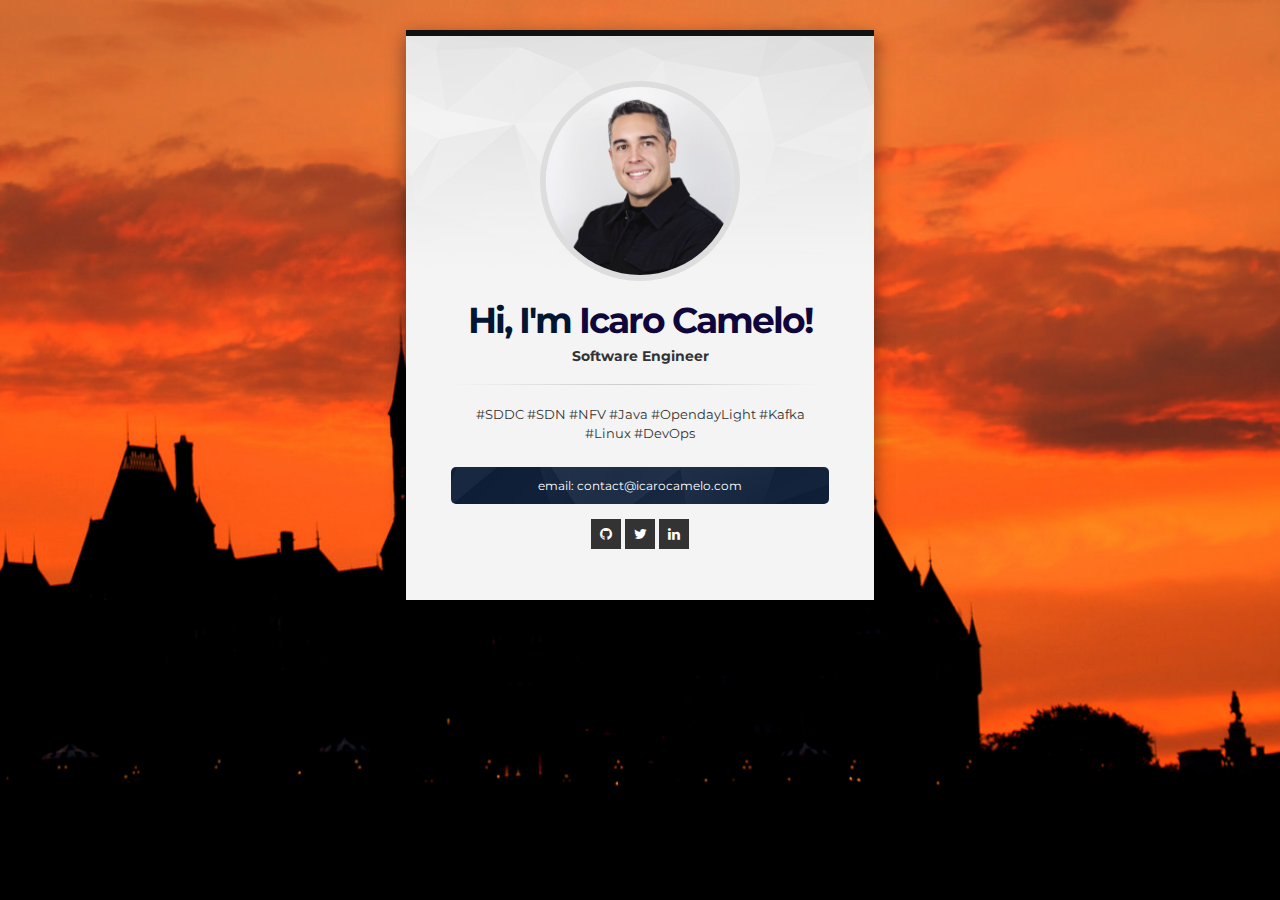
==== commit c359a41f: "cleanup" ====
--- a/index.html
+++ b/index.html
@@ -50,7 +50,7 @@
     </div>
     <!-- /Edit With Your Name -->
     <!-- Edit With Your Job -->
-    <p class="loader-job" id="loader-job">Web and Network Developer</p>
+    <p class="loader-job" id="loader-job">Software Engineer</p>
     <!-- /Edit With Your Job -->
   </div>
 </div>
@@ -62,19 +62,6 @@
 <section id="body" class="">
 
 	<div class="container">
-
-		<!-- MAIN MENU -->
-		<div class="main-menu" id="main-menu" hidden>
-			<ul class="main-menu-list" hidden>
-				<li><a href="#page-resume" class="">Home</a></li>
-				<li><a href="#" class="">Resume</a></li>
-				<li><a href="#" class="">Skills</a></li>
-				<li><a href="#">Blog</a></li>
-				<li><a href="#" class="">Contact</a></li>
-			</ul>
-		</div>
-		<!-- /MAIN MENU -->
-
 		<!-- SECTION: vCard Body  -->
 		<div class="section-vcardbody section-home" id="section-home">
 			<!-- Profile pic-->
@@ -92,7 +79,7 @@
 				<!-- Description Text -->
 				<hr class="hr1">
 				<div class="vcard-profile-description-text">
-					<p></p>
+					<p>#SDDC #SDN #NFV #Java #OpendayLight #Kafka #Linux #DevOps</p>
 				</div>
 				<!--/ Description Text -->
 				<!-- Description feature -->
@@ -117,416 +104,9 @@
 				<!-- /Social Icons -->
 			</div>
 		</div>
-		<!-- /SECTION: vCard Body  -->
-
-		<!-- PAGE: RESUME -->
-		<div class="section-vcardbody section-page" id="page-resume">
-
-			<!-- SECTION: Education -->
-			<div class="section-education">
-				<!-- Section title -->
-	            <h2 class="section-title">Resume</h2>
-	            <!-- /Section title -->
-
-	            <!-- Buttons -->
-	            <div class="resume-buttons header-page-buttons">
-	            	<!-- Download CV button -->
-					<a href="https://www.dropbox.com/s/3xk9m184ctljiec/CV-English-Public.pdf?dl=0" class="btn btn-default btn-default2"><i class="fa fa-download"></i>&nbsp; Download my resume</a>
-	            	<!-- /Download CV button -->
-	            	<!-- Get in Touch button -->
-					<a href="#page-contact" class="btn btn-default btn-default2 link-page"><i class="fa fa-download"></i>&nbsp;  Get in Touch</a>
-	            	<!-- /Get in Touch button -->
-	            </div>
-	            <!-- /Buttons -->
-
-				<h2 class="section-title2"><i class="fa fa-university"></i>&nbsp; Education</h2>
-
-	            <!-- Resume Item -->
-				<div class="resume-item">
-					<!-- Graduation title -->
-                  	<h3 class="section-item-title-1">Telematics</h3>
-                  	<!-- /Graduation title -->
-                  	<!-- Graduation time -->
-                  	<h4 class="graduation-time">IFCE (3 Years Course) - <span class="graduation-date">Graduation Nov 2011</span></h4>
-                  	<!-- /Graduation time -->
-                  	<!-- content -->
-                  	<div class="graduation-description">
-                  	  <p>Information Technology, Computer Science, Telecommunication.</p>
-                  	</div>
-                  	<!-- /Content -->
-				</div>
-	            <!-- /Resume Item -->
-
-	             <!-- Resume Item -->
-				<div class="resume-item">
-					<!-- Graduation title -->
-                  	<h3 class="section-item-title-1">Master of Computer Science</h3>
-                  	<!-- /Graduation title -->
-                  	<!-- Graduation time -->
-                  	<h4 class="graduation-time">University of Ceara's State (2 Years Course) - Graduation (on hold)</h4>
-                  	<!-- /Graduation time -->
-                  	<!-- content -->
-                  	<div class="graduation-description">
-                  	  <p>Distributed Systems, Software Defined Network and Name defined Networks. </br> Summer courses of Algebra Linear, Probability, Computing Theory.</p>
-                  	</div>
-                  	<!-- /Content -->
-				</div>
-	            <!-- /Resume Item -->
-			</div>
-			<!--/ SECTION: Education -->
-
-			<!-- SECTION: WORK EXPERIENCE -->
-			<div class="section-education">
-
-	            <h2 class="section-title2"><i class="fa fa-flag"></i>&nbsp; Work Experience</h2>
-
-	            <!-- Resume Item -->
-				<div class="resume-item">
-					<!-- Work Place -->
-                  	<h3 class="section-item-title-1">Inocybe Technologies</h3>
-                  	<!-- /Work Place -->
-                  	<!-- Job Time -->
-                  	<h4 class="job">Software Developer - <span class="job-date">June 2015 - Current</span></h4>
-                  	<!-- /Job Time-->
-                  	<!-- content -->
-                  	<div class="graduation-description">
-                  	  <p>Opendaylight customization, open source contribution (Openflowplugin project), use-cases creation, network automation (DevOps culture) and Technical presentations.</p>
-                  	</div>
-                  	<!-- /Content -->
-				</div>
-	            <!-- /Resume Item -->
-
-	             <!-- Resume Item -->
-				<div class="resume-item">
-					<!-- Work Place -->
-                  	<h3 class="section-item-title-1">Nurun Services conseils</h3>
-                  	<!-- /Work Place -->
-                  	<!-- Job Time -->
-                  	<h4 class="job">Analyste-programmer - <span class="job-date">Jun 2013 - Jun 2014</span></h4>
-                  	<!-- /Job Time-->
-                  	<!-- content -->
-                  	<div class="graduation-description">
-                  	  <p>Proof of concepts with Windows Azure platform, ALM Apprenticeship Responsable, Implementation of use cases.</p>
-                  	</div>
-                  	<!-- /Content -->
-				</div>
-	            <!-- /Resume Item -->
-
-	            <!-- Resume Item -->
-				<div class="resume-item">
-					<!-- Work Place -->
-                  	<h3 class="section-item-title-1">Instituto Atlantico</h3>
-                  	<!-- /Work Place -->
-                  	<!-- Job Time -->
-                  	<h4 class="job">Software Developer - <span class="job-date">Sep 2011 - May 2014</span></h4>
-                  	<!-- /Job Time-->
-                  	<!-- content -->
-                  	<div class="graduation-description">
-                  	  <p>Technical Leadership (Definition of architecture and technology), Configuration Manager, Implementation of use cases.</p>
-                  	</div>
-                  	<!-- /Content -->
-				</div>
-	            <!-- /Resume Item -->
-
-	            <!-- Resume Item -->
-				<div class="resume-item">
-					<!-- Work Place -->
-                  	<h3 class="section-item-title-1">Faculdade Evolucao</h3>
-                  	<!-- /Work Place -->
-                  	<!-- Job Time -->
-                  	<h4 class="job">Professor - <span class="job-date">Jan 2010 - Apr 2012</span></h4>
-                  	<!-- /Job Time-->
-                  	<!-- content -->
-                  	<div class="graduation-description">
-                  	  <p>Professor of the disciplines: Web Services and frameworks to Web, Object Oriented Programming 1 and 2, Analysis, Project and Implementation of Object Oriented Systems, Web Architecture and Design Patterns.</p>
-                  	</div>
-                  	<!-- /Content -->
-				</div>
-         <!-- Resume Item -->
-        <div class="resume-item">
-          <!-- Work Place -->
-                    <h3 class="section-item-title-1">Instituto Atlantico</h3>
-                    <!-- /Work Place -->
-                    <!-- Job Time -->
-                    <h4 class="job">Software Developer - <span class="job-date">Jan 2009 - Jul 2010</span></h4>
-                    <!-- /Job Time-->
-                    <!-- content -->
-                    <div class="graduation-description">
-                      <p>Implementation of use cases, Configuration Manager.</p>
-                    </div>
-                    <!-- /Content -->
-        </div>
-         <!-- Resume Item -->
-        <div class="resume-item">
-          <!-- Work Place -->
-                    <h3 class="section-item-title-1">Rede Inova</h3>
-                    <!-- /Work Place -->
-                    <!-- Job Time -->
-                    <h4 class="job">Software Developer - <span class="job-date">Sep 2008 - Jan 2009</span></h4>
-                    <!-- /Job Time-->
-                    <!-- content -->
-                    <div class="graduation-description">
-                      <p>Development of new customer demands.</p>
-                    </div>
-                    <!-- /Content -->
-        </div>
-	            <!-- /Resume Item -->
-			</div>
-			<!--/ SECTION: WORK EXPERIENCE -->
-
-
-
-			<div class="page-footer">
-				<!-- Buttons -->
-	            <div class="resume-buttons">
-	            	<!-- Download CV button -->
-					<a href="https://www.dropbox.com/s/3xk9m184ctljiec/CV-English-Public.pdf?dl=0" class="btn btn-default btn-default2"><i class="fa fa-download"></i>&nbsp; Download my resume</a>
-	            	<!-- /Download CV button -->
-	            	<!-- Get in Touch button -->
-					<a href="#page-contact" class="btn btn-default btn-default2 link-page"><i class="fa fa-download"></i>&nbsp;  Get in Touch</a>
-	            	<!-- /Get in Touch button -->
-	            </div>
-	            <!-- /Buttons -->
-	            <!-- Quote -->
-	            <p class="footer-quote">"The best way to predict the future is to create it" <br/><i>Peter Drucker</i></p>
-	            <!-- /Quote -->
-			</div>
-
-		</div>
-		<!-- /PAGE: RESUME  -->
-
-		<!-- SECTION: SKILLS-->
-		<div class="section-vcardbody section-page" id="page-skills">
-			<div class="section-skills">
-
-				<!-- Section title -->
-	            <h2 class="section-title">SKILLS</h2>
-	            <!-- /Section title -->
-
-
-	            <!-- Subtitle -->
-	          	<h3 class="section-item-title-2"><i class="fa fa-users"></i>&nbsp;&nbsp; Professional Skills</h3>
-	          	<!-- /Subtitle -->
-
-				<!-- Skils List -->
-				<ul class="skills-list">
-                    <!-- item-list -->
-                    <li>
-                      <div class="progress">
-                        <div class="progress-bar" role="progressbar" data-percent="90%" style="width: 90%;">
-                            <span class="sr-only">90% Complete</span>
-                        </div>
-                        <span class="progress-type">Communication</span>
-                        <span class="progress-completed">90%</span>
-                      </div>
-                    </li>
-                    <!-- /item list -->
-                    <!-- item-list -->
-                    <li>
-                      <div class="progress">
-                        <div class="progress-bar progress-bar-2" role="progressbar" data-percent="85%" style="width: 85%;">
-                            <span class="sr-only">85% Complete</span>
-                        </div>
-                        <span class="progress-type">Leadership</span>
-                        <span class="progress-completed">85%</span>
-                      </div>
-                    </li>
-                    <!-- /item list -->
-                    <!-- item-list -->
-                    <li>
-                      <div class="progress" title="Doing my best!">
-                        <div class="progress-bar progress-bar-3" role="progressbar" data-percent="85%" style="width: 85%;">
-                            <span class="sr-only">95% Complete</span>
-                        </div>
-                        <span class="progress-type">Team work</span>
-                        <span class="progress-completed">95%</span>
-                      </div>
-                    </li>
-                    <!-- /item list -->
-                </ul>
-				<!-- /Skils List -->
-
-<!-- Subtitle -->
-              <h3 class="section-item-title-2"><i class="fa fa-code"></i>&nbsp;&nbsp; Code Skills</h3>
-              <!-- /Subtitle -->
-
-        <!-- Skils List -->
-        <ul class="skills-list">
-                    <!-- item-list -->
-                    <li>
-                      <div class="progress">
-                        <div class="progress-bar" data-percent="75%" role="progressbar" style="width: 75%;">
-                            <span class="sr-only">75% Complete</span>
-                        </div>
-                        <span class="progress-type">HTML5 / CSS3</span>
-                        <span class="progress-completed">75%</span>
-                      </div>
-                    </li>
-                    <!-- /item list -->
-                    <!-- item-list -->
-                    <li>
-                      <div class="progress">
-                        <div class="progress-bar progress-bar-2" data-percent="80%" role="progressbar" style="width: 80%;">
-                            <span class="sr-only">80% Complete</span>
-                        </div>
-                        <span class="progress-type">Javascript</span>
-                        <span class="progress-completed">80%</span>
-                      </div>
-                    </li>
-                    <!-- /item list -->
-                    <!-- item-list -->
-                    <li>
-                      <div class="progress">
-                        <div class="progress-bar progress-bar-3" data-percent="90%" role="progressbar" style="width: 90%;">
-                            <span class="sr-only">90% Complete</span>
-                        </div>
-                        <span class="progress-type">C#</span>
-                        <span class="progress-completed">90%</span>
-                      </div>
-                    </li>
-                    <!-- /item list -->
-                     <!-- item-list -->
-                    <li>
-                      <div class="progress">
-                        <div class="progress-bar" data-percent="85%" role="progressbar" style="width: 85%;">
-                            <span class="sr-only">85% Complete</span>
-                        </div>
-                        <span class="progress-type">Java</span>
-                        <span class="progress-completed">85%</span>
-                      </div>
-                    </li>
-                    <!-- /item list -->
-                    <!-- item-list -->
-                    <li>
-                      <div class="progress">
-                        <div class="progress-bar progress-bar-2" data-percent="80%" role="progressbar" style="width: 80%;">
-                            <span class="sr-only">80% Complete</span>
-                        </div>
-                        <span class="progress-type">UNIX</span>
-                        <span class="progress-completed">80%</span>
-                      </div>
-                    </li>
-                    <!-- /item list -->
-                  </ul>
-        <!-- /Skils List -->
-				 <!-- Subtitle -->
-              <h3 class="section-item-title-2"><i class="fa fa-users"></i>&nbsp;&nbsp; Language Skills</h3>
-              <!-- /Subtitle -->
-
-        <!-- Skils List -->
-        <ul class="skills-list">
-                    <!-- item-list -->
-                    <li>
-                      <div class="progress">
-                        <div class="progress-bar" role="progressbar" data-percent="90%" style="width: 90%;">
-                            <span class="sr-only">90% Complete</span>
-                        </div>
-                        <span class="progress-type">English</span>
-                        <span class="progress-completed">90%</span>
-                      </div>
-                    </li>
-                    <!-- /item list -->
-                    <!-- item-list -->
-                    <li>
-                      <div class="progress">
-                        <div class="progress-bar progress-bar-2" role="progressbar" data-percent="90%" style="width: 90%;">
-                            <span class="sr-only">90% Complete</span>
-                        </div>
-                        <span class="progress-type">French</span>
-                        <span class="progress-completed">90%</span>
-                      </div>
-                    </li>
-                    <!-- /item list -->
-                    <!-- item-list -->
-                    <li>
-                      <div class="progress" title="Doing my best!">
-                        <div class="progress-bar progress-bar-3" role="progressbar" data-percent="100%" style="width: 100%;">
-                            <span class="sr-only">100% Complete</span>
-                        </div>
-                        <span class="progress-type">Portuguese</span>
-                        <span class="progress-completed">100%</span>
-                      </div>
-                    </li>
-                    <!-- /item list -->
-                    <!-- item-list -->
-                    <li>
-                      <div class="progress">
-                        <div class="progress-bar" role="progressbar" data-percent="75%" style="width: 75%;">
-                            <span class="sr-only">75% Complete</span>
-                        </div>
-                        <span class="progress-type">Spanish</span>
-                        <span class="progress-completed">75%</span>
-                      </div>
-                    </li>
-                    <!-- /item list -->
-                </ul>
-        <!-- /Skils List -->
-			</div>
-		</div>
-		<!-- /SECTION: SKILLS  -->
-		<!-- SECTION: CONTACT-->
-		<div class="section-vcardbody section-page" id="page-contact">
-			<div class="section-contact">
-
-				<!-- Section title -->
-	            <h2 class="section-title">Contact</h2>
-	            <!-- /Section title -->
-<!--
-	            <div class="map">
-	            	<div class="map-overlay"></div>
-	            	<iframe src="" height="250" style="border:0" allowfullscreen></iframe>
-	            </div>
--->
-	            <!-- Contact infos -->
-                <div class="contact-infos">
-                	<h4 class="contact-subtitle-1"><i class="fa fa-map"></i>&nbsp;   Address</h4>
-                	<p>Quebec City - Canada</p>
-
-                	<h4 class="contact-subtitle-1"><i class="fa fa-envelope"></i>&nbsp; Mail</h4>
-                	<p>contact@icarocamelo.com</p>
-                </div>
-                <!-- /Contact infos -->
-
-	            <!-- Contact form -->
-	            <h4 class="contact-subtitle-1"><i class="fa fa-paper-plane-o"></i>&nbsp; Send Me a Message</h4>
-
-
-			</div>
-		</div>
-		<!-- /SECTION: CONTACT  -->
 	</div>
 
 </section>
-<!-- /Main Content
-================================================== -->
-
-<!-- Contact Form - Ajax Messages
-========================================================= -->
-<!-- Form Sucess -->
-<div class="form-result modal-wrap" id="contactSuccess">
-  <div class="modal-bg"></div>
-  <div class="modal-content">
-    <h4 class="modal-title"><i class="fa fa-check-circle"></i> Success!</h4>
-    <p>Your message has been sent to us.</p>
-  </div>
-</div>
-<!-- /Form Sucess -->
-<!-- form-error -->
-<div class="form-result modal-wrap" id="contactError">
-  <div class="modal-bg"></div>
-  <div class="modal-content">
-    <h4 class="modal-title"><i class="fa fa-times"></i> Error</h4>
-    <p>There was an error sending your message.</p>
-  </div>
-</div>
-<!-- /form-error -->
-
-<!-- Contact Form - Ajax Messages
-========================================================= -->
-
-
-<!-- >> JS
-============================================================================== -->
 
 <!-- jQuery (necessary for Bootstrap's JavaScript plugins) -->
 <script src="vendor/jquery.min.js"></script>
@@ -543,23 +123,10 @@
 <!-- /Perfect ScrolBar -->
 <!-- Owl Caroulsel -->
 <script src="vendor/owl.carousel/owl-carousel/owl.carousel.js"></script>
-<!-- Google Maps -->
-<script src="http://maps.google.com/maps/api/js?sensor=false"></script>
 <!-- Cross-browser -->
 <script src="vendor/cross-browser.js"></script>
 <!-- Main Scripts -->
 <script src="js/main.js"></script>
-
-<script>
-  (function(i,s,o,g,r,a,m){i['GoogleAnalyticsObject']=r;i[r]=i[r]||function(){
-  (i[r].q=i[r].q||[]).push(arguments)},i[r].l=1*new Date();a=s.createElement(o),
-  m=s.getElementsByTagName(o)[0];a.async=1;a.src=g;m.parentNode.insertBefore(a,m)
-  })(window,document,'script','http://www.google-analytics.com/analytics.js','ga');
-
-  ga('create', 'UA-68192027-1', 'auto');
-  ga('send', 'pageview');
-
-</script>
 
 <!-- HTML5 Shim and Respond.js IE8 support of HTML5 elements and media queries -->
 <!-- WARNING: Respond.js doesn't work if you view the page via file:// -->
@@ -570,6 +137,4 @@
 <!-- >> /JS
 ============================================================================= -->
 </body>
-
-<!-- Mirrored from dotrex.co/theme-preview/cards/ by HTTrack Website Copier/3.x [XR&CO'2014], Sat, 24 Oct 2015 19:47:55 GMT -->
 </html>
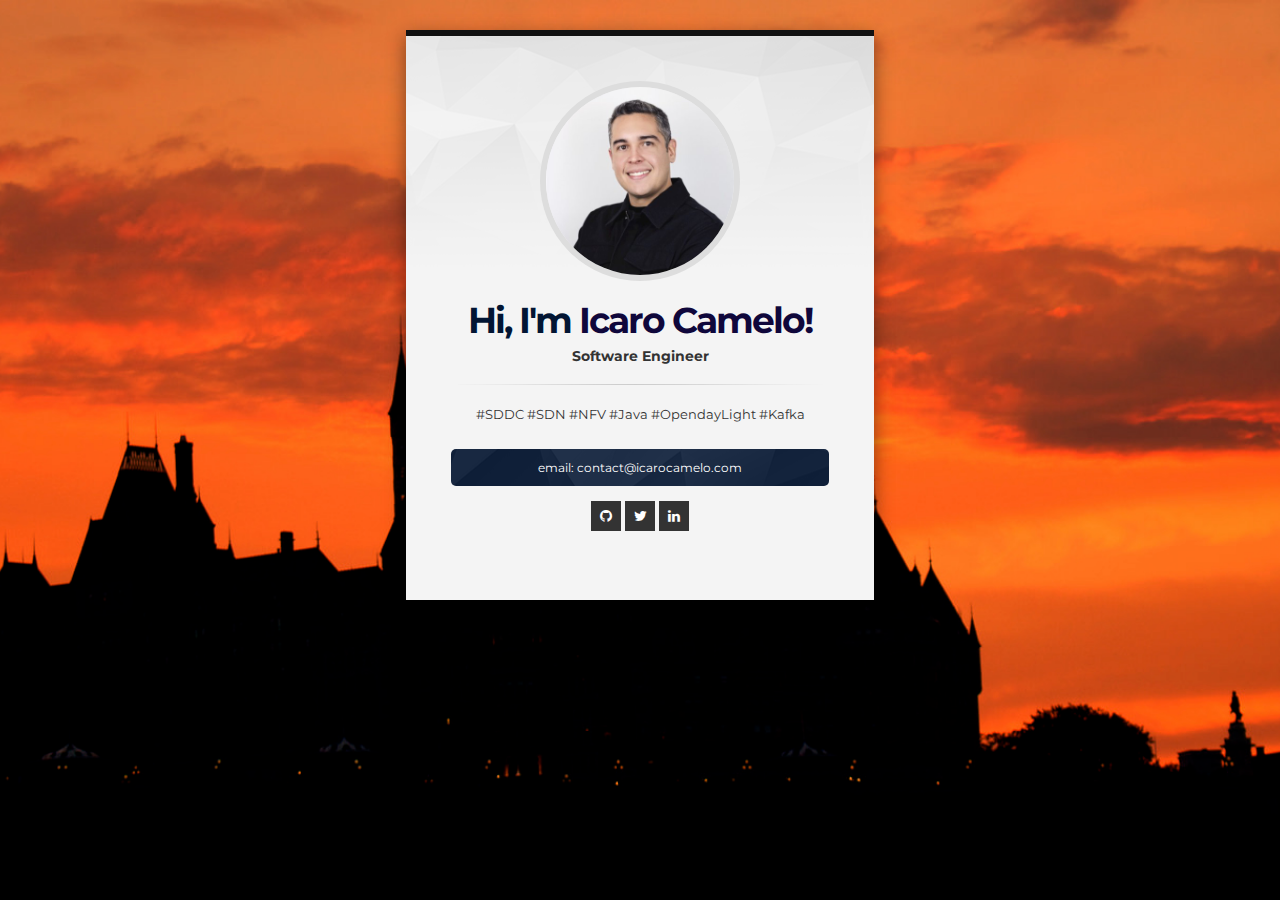
==== commit e9e2c7cf: "hashtags" ====
--- a/index.html
+++ b/index.html
@@ -79,7 +79,7 @@
 				<!-- Description Text -->
 				<hr class="hr1">
 				<div class="vcard-profile-description-text">
-					<p>#SDDC #SDN #NFV #Java #OpendayLight #Kafka #Linux #DevOps</p>
+					<p>#SDDC #SDN #NFV #Java #OpendayLight #Kafka</p>
 				</div>
 				<!--/ Description Text -->
 				<!-- Description feature -->
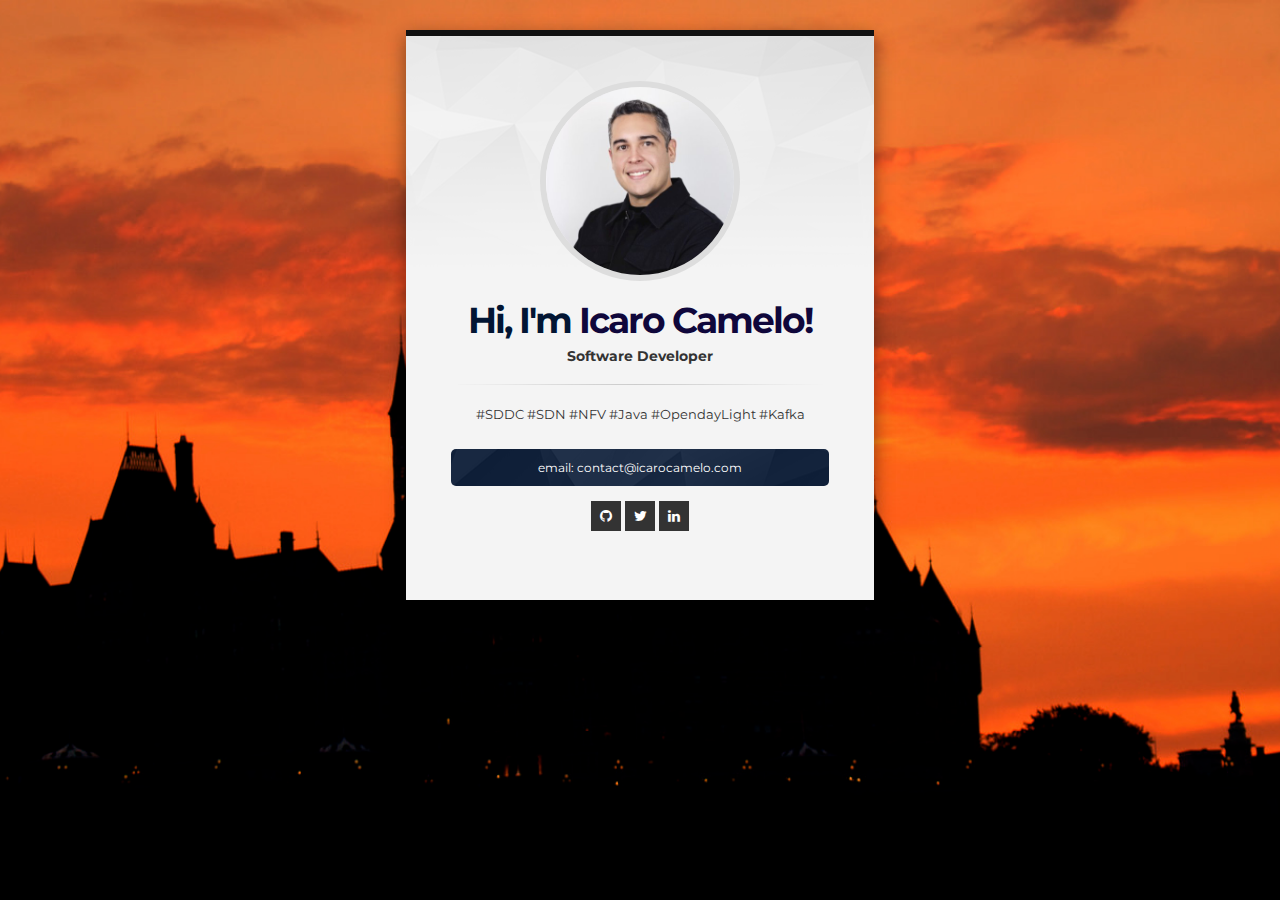
==== commit 1001119f: "Replaced title" ====
--- a/index.html
+++ b/index.html
@@ -5,7 +5,7 @@
 <meta charset="utf-8">
 <meta http-equiv="X-UA-Compatible" content="IE=edge">
 <meta name="viewport" content="width=device-width, initial-scale=1">
-<title>Icaro Camelo - Software Engineer</title>
+<title>Icaro Camelo - Software Developer</title>
 
 <!-- Favicons
 ================================================== -->
@@ -50,7 +50,7 @@
     </div>
     <!-- /Edit With Your Name -->
     <!-- Edit With Your Job -->
-    <p class="loader-job" id="loader-job">Software Engineer</p>
+    <p class="loader-job" id="loader-job">Software Developer</p>
     <!-- /Edit With Your Job -->
   </div>
 </div>
@@ -74,7 +74,7 @@
 			<div class="vcard-profile-description">
 				<!-- Profile title -->
 				<h1 class="profile-title">Hi, I'm <span class="color1">Icaro Camelo!</span></h1>
-				<h2 class="profile-subtitle">Software Engineer</h2>
+				<h2 class="profile-subtitle">Software Developer</h2>
 				<!-- /Profile Title -->
 				<!-- Description Text -->
 				<hr class="hr1">
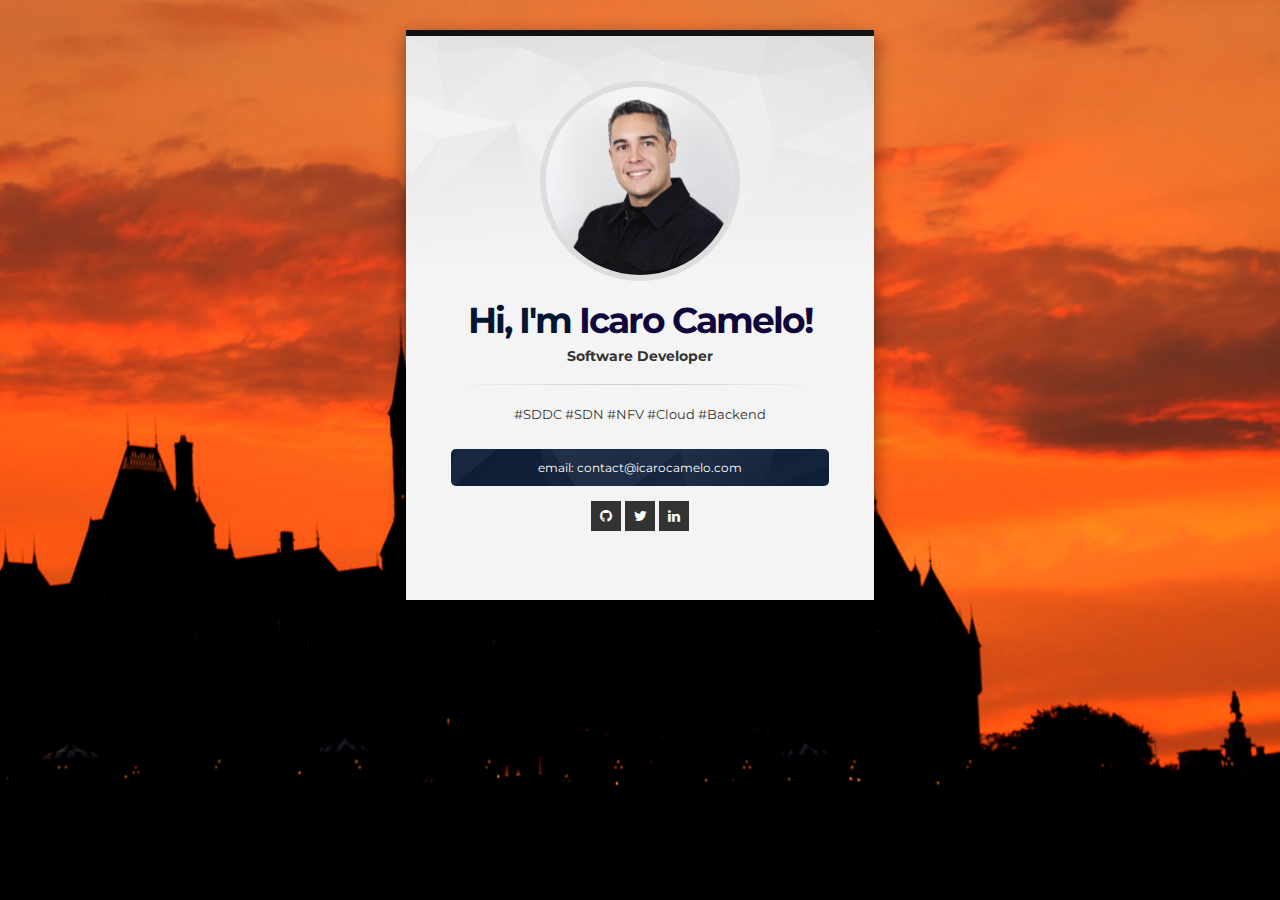
==== commit 0bb6631c: "Fixed hashtags" ====
--- a/index.html
+++ b/index.html
@@ -79,7 +79,7 @@
 				<!-- Description Text -->
 				<hr class="hr1">
 				<div class="vcard-profile-description-text">
-					<p>#SDDC #SDN #NFV #Java #OpendayLight #Kafka</p>
+					<p>#SDDC #SDN #NFV #Cloud #Backend</p>
 				</div>
 				<!--/ Description Text -->
 				<!-- Description feature -->
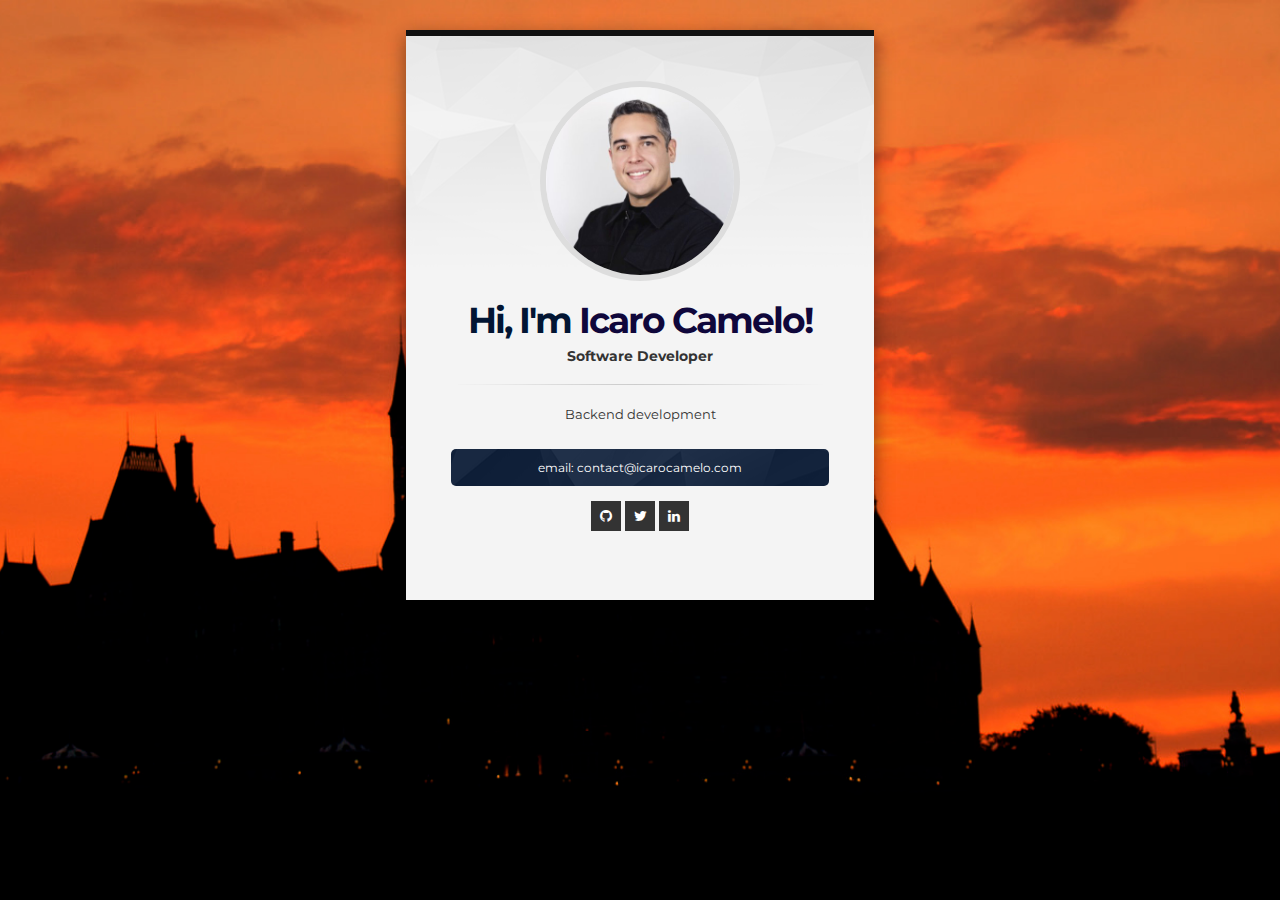
==== commit 24fd4b08: "Backend" ====
--- a/index.html
+++ b/index.html
@@ -79,7 +79,7 @@
 				<!-- Description Text -->
 				<hr class="hr1">
 				<div class="vcard-profile-description-text">
-					<p>#SDDC #SDN #NFV #Cloud #Backend</p>
+					<p>Backend development</p>
 				</div>
 				<!--/ Description Text -->
 				<!-- Description feature -->
